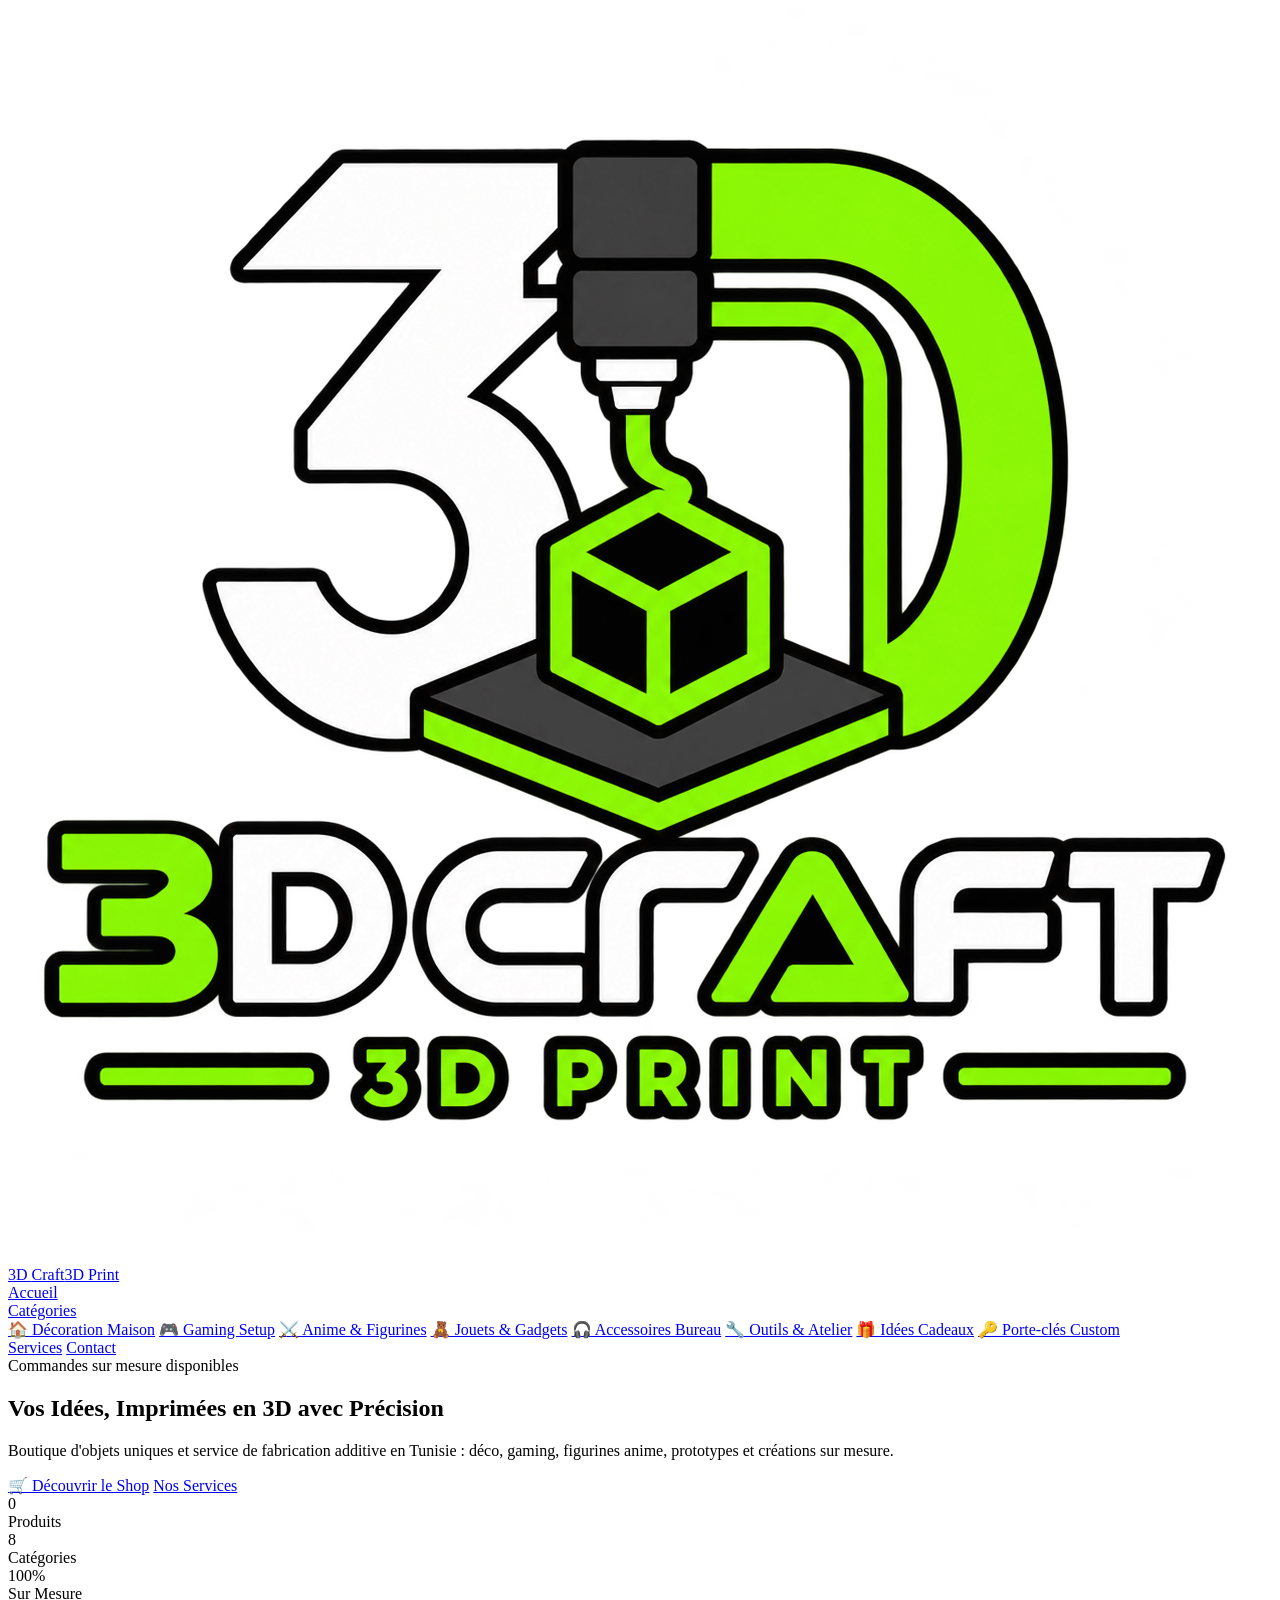
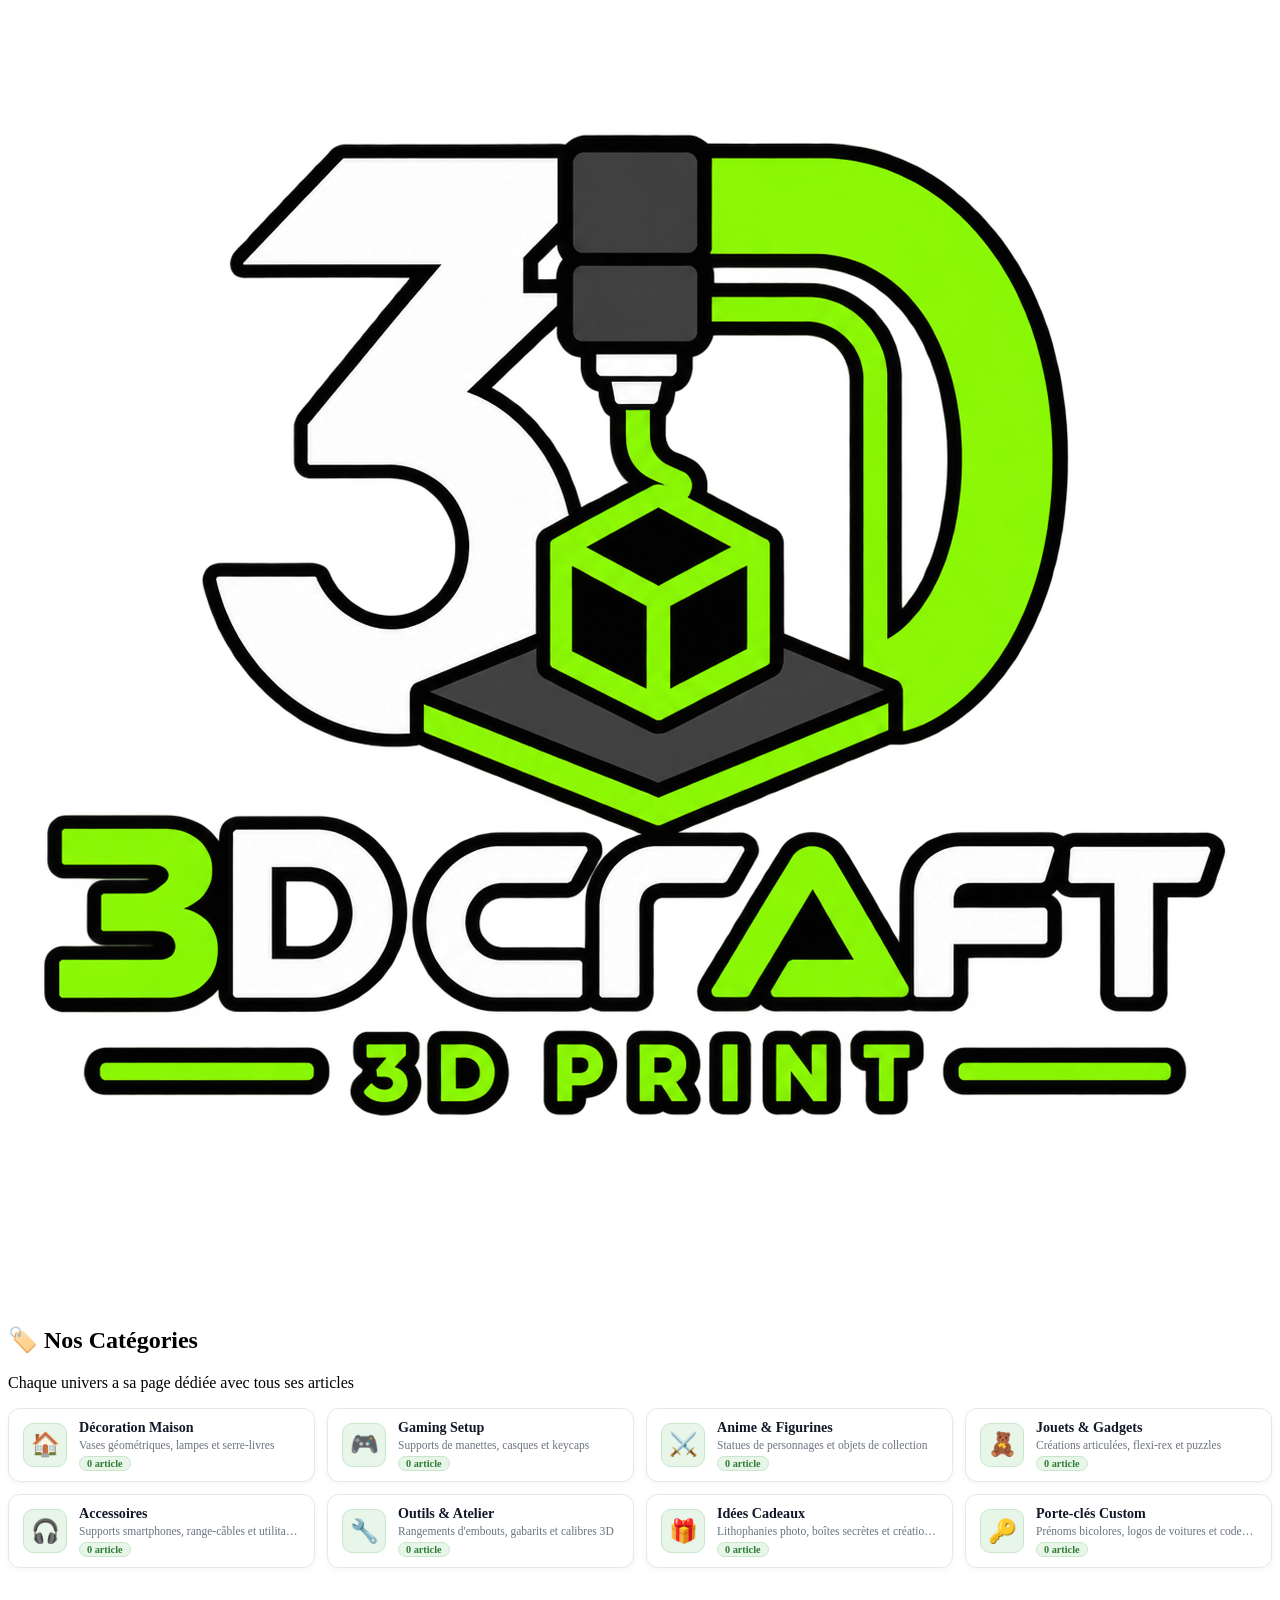
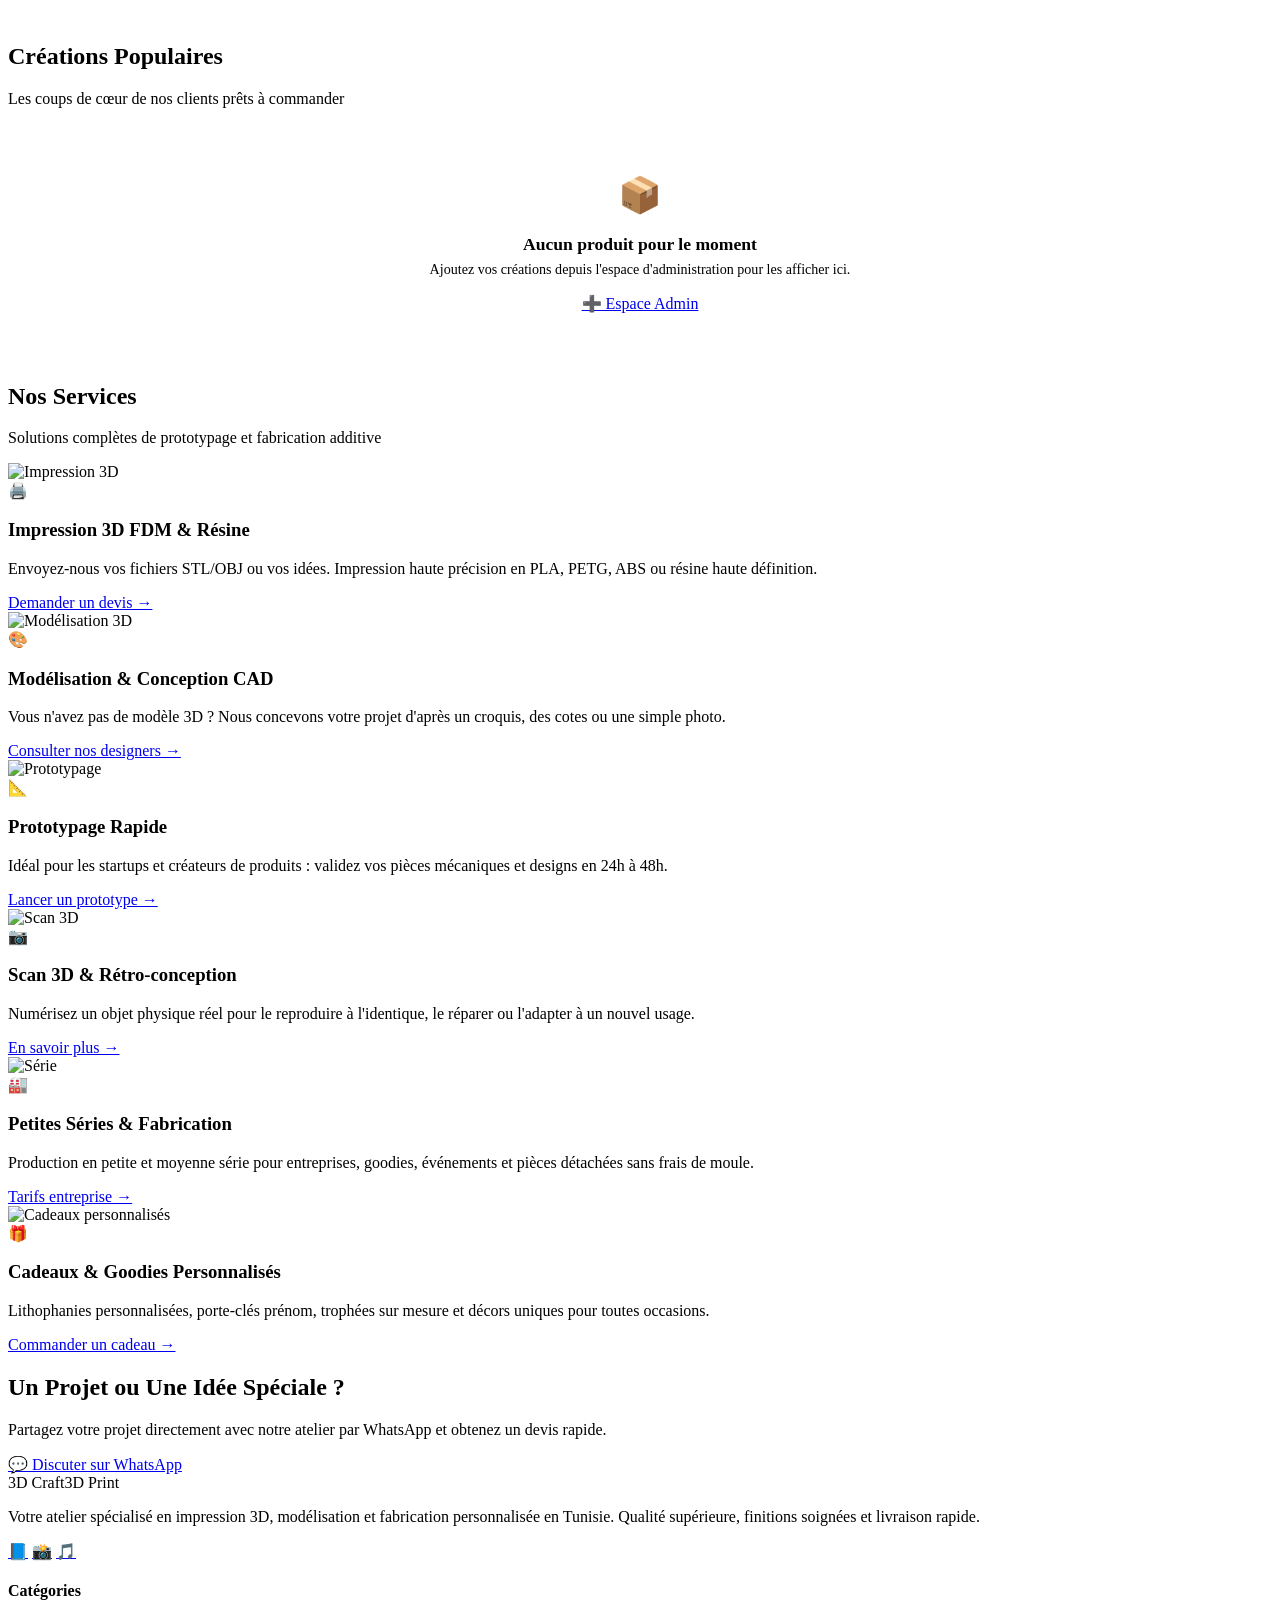
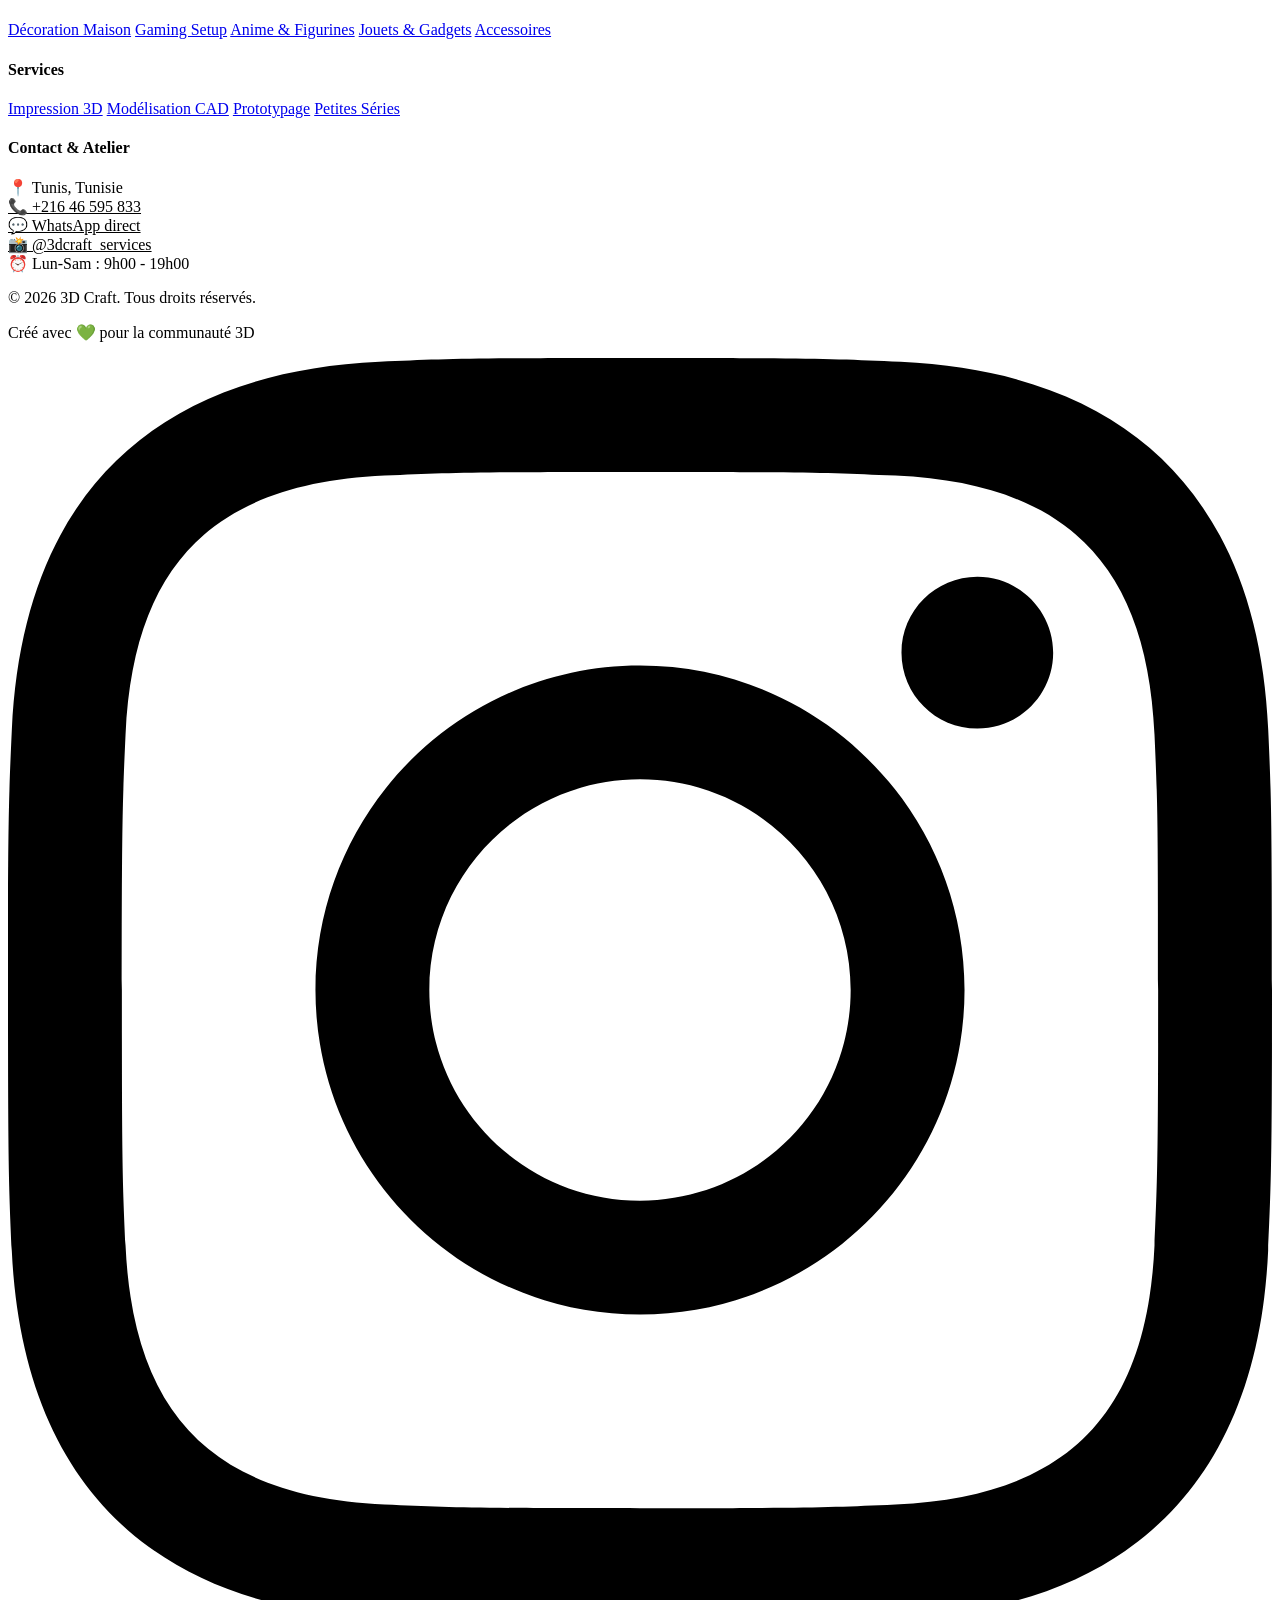
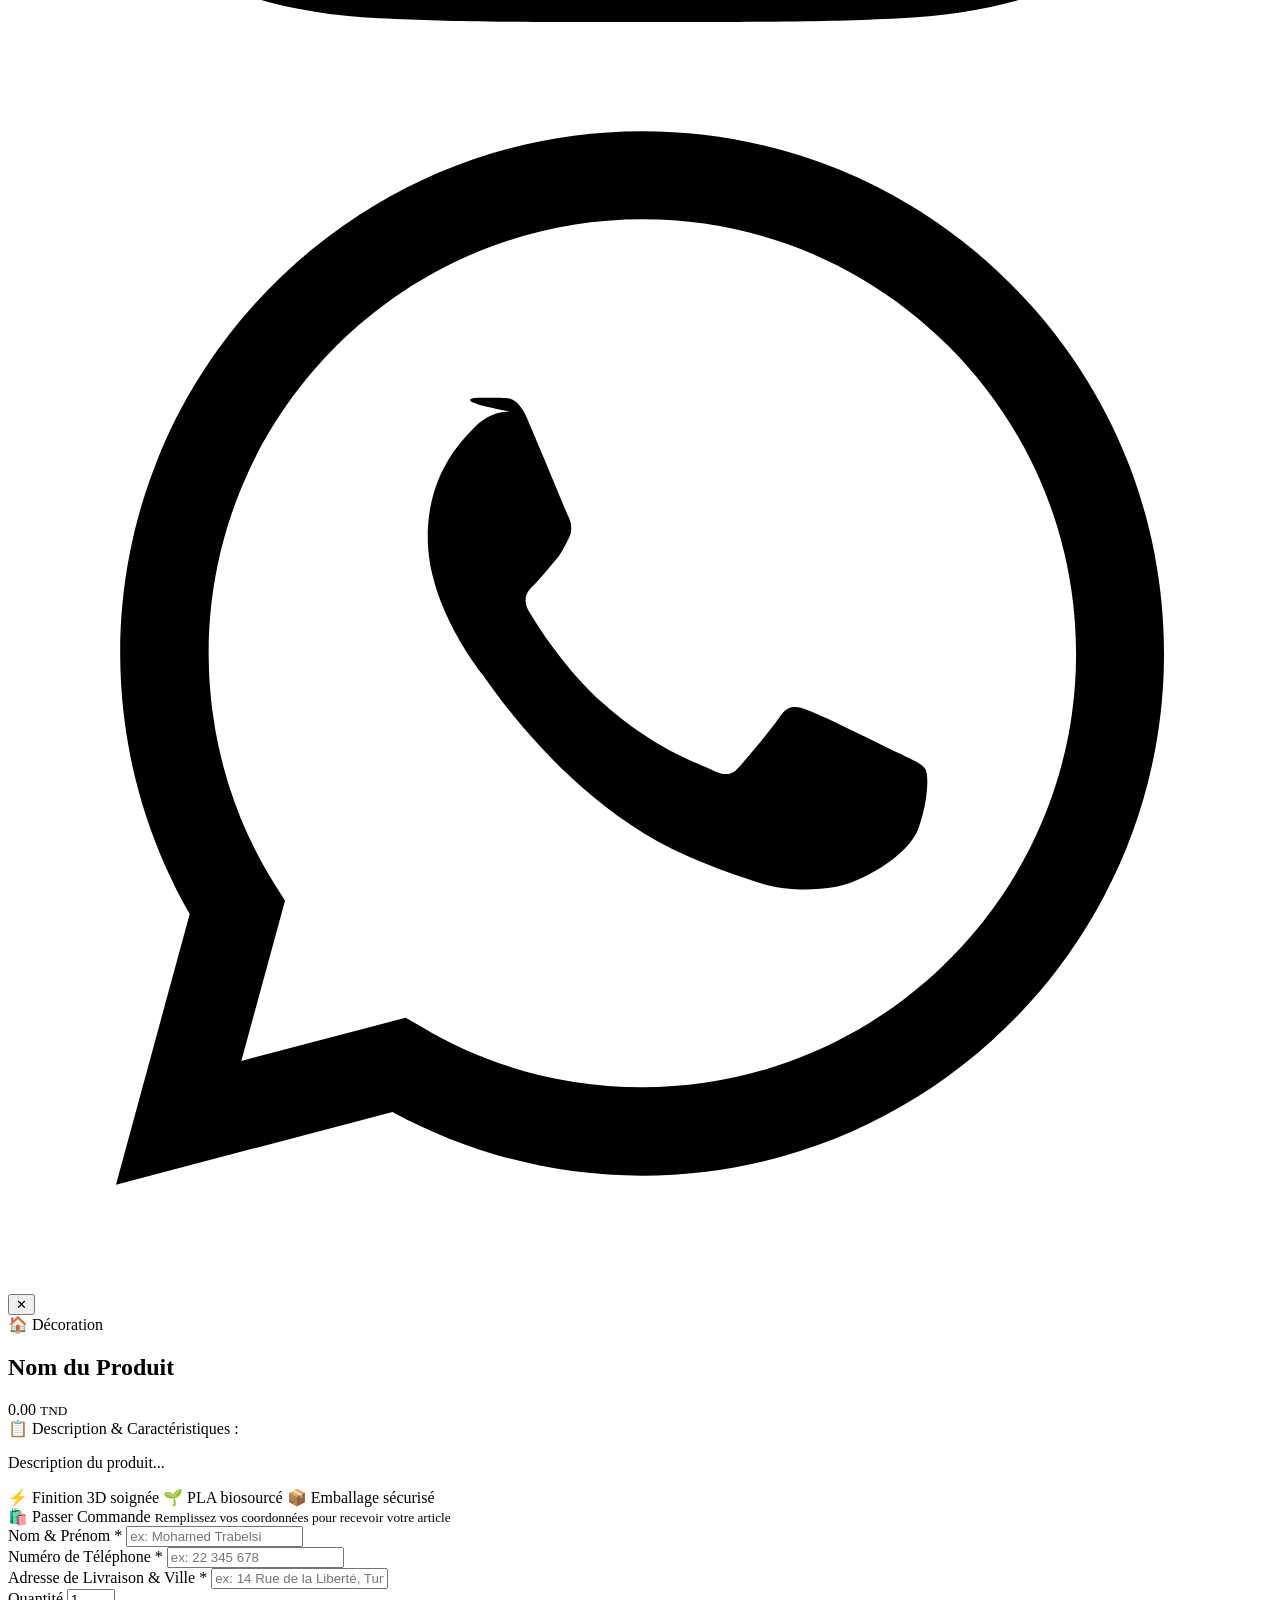
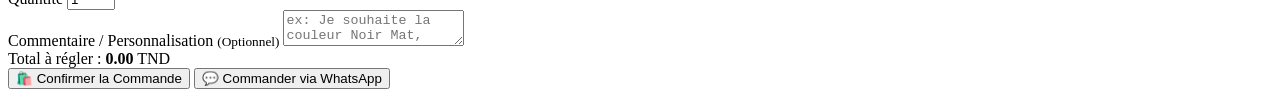
==== index.html @ 664d3947 "Add index.html" ====
<!DOCTYPE html>
<html lang="fr">
<head>
  <meta charset="UTF-8">
  <meta name="viewport" content="width=device-width, initial-scale=1.0">
  <title>3D Craft - Boutique & Impression 3D Tunisie</title>
  <link rel="icon" href="assets/icon.png">
  <link href="https://fonts.googleapis.com/css2?family=Inter:wght@400;600;700;800;900&display=swap" rel="stylesheet">
    <link rel="stylesheet" href="style.css?v=20261110_03">
  <style>
    /* Compact horizontal category cards - Icon next to category */
    .categories-section { padding: 45px 0 55px !important; }
    .categories-grid {
      display: grid !important;
      grid-template-columns: repeat(4, 1fr) !important;
      gap: 12px !important;
    }
    @media (max-width: 1024px) {
      .categories-grid { grid-template-columns: repeat(2, 1fr) !important; gap: 10px !important; }
    }
    @media (max-width: 580px) {
      .categories-grid { grid-template-columns: 1fr !important; gap: 8px !important; }
    }
    .category-card {
      background: #ffffff !important;
      border: 1px solid #e5e7eb !important;
      border-radius: 12px !important;
      padding: 10px 14px !important;
      display: flex !important;
      flex-direction: row !important;
      align-items: center !important;
      text-align: left !important;
      gap: 12px !important;
      transition: all 0.22s ease !important;
      cursor: pointer !important;
      position: relative !important;
      overflow: hidden !important;
      box-shadow: 0 2px 6px rgba(0,0,0,0.04) !important;
    }
    .category-card::before {
      content: '' !important;
      position: absolute !important;
      top: 0 !important;
      left: 0 !important;
      bottom: 0 !important;
      width: 3px !important;
      background: #2e7d32 !important;
      opacity: 0 !important;
      transition: opacity 0.22s ease !important;
    }
    .category-card:hover {
      border-color: #2e7d32 !important;
      transform: translateY(-2px) !important;
      box-shadow: 0 6px 18px rgba(46,125,50,0.14) !important;
    }
    .category-card:hover::before { opacity: 1 !important; }
    .category-icon {
      font-size: 1.45rem !important;
      width: 42px !important;
      height: 42px !important;
      min-width: 42px !important;
      border-radius: 10px !important;
      background: #e8f5e9 !important;
      border: 1px solid #c8e6c9 !important;
      display: flex !important;
      align-items: center !important;
      justify-content: center !important;
      flex-shrink: 0 !important;
      margin-bottom: 0 !important;
      transition: all 0.22s ease !important;
    }
    .category-card:hover .category-icon {
      transform: scale(1.06) !important;
      background: #2e7d32 !important;
      color: #ffffff !important;
    }
    .category-info {
      display: flex !important;
      flex-direction: column !important;
      flex-grow: 1 !important;
      min-width: 0 !important;
    }
    .category-card h3 {
      font-size: 0.88rem !important;
      font-weight: 800 !important;
      color: #111827 !important;
      margin: 0 0 2px 0 !important;
      line-height: 1.2 !important;
    }
    .category-card p {
      font-size: 0.72rem !important;
      color: #6b7280 !important;
      line-height: 1.25 !important;
      margin: 0 0 4px 0 !important;
      white-space: nowrap !important;
      overflow: hidden !important;
      text-overflow: ellipsis !important;
    }
    .category-count {
      align-self: flex-start !important;
      display: inline-block !important;
      padding: 1px 7px !important;
      background: #e8f5e9 !important;
      border: 1px solid #c8e6c9 !important;
      border-radius: 50px !important;
      font-size: 0.64rem !important;
      color: #2e7d32 !important;
      font-weight: 700 !important;
    }
  </style>
</head>
<body>

  <!-- NAVBAR -->
  <nav class="navbar" id="navbar">
    <div class="container">
      <a href="#" onclick="showHome(); return false;" class="nav-brand">
        <img src="assets/icon.png" alt="3D Craft">
        <div class="brand-name">3D <span>Craft</span><span class="brand-sub">3D Print</span></div>
      </a>
      <div class="nav-links" id="navLinks">
        <a href="#" onclick="showHome(); return false;" id="navHome" class="active">Accueil</a>
        <div class="nav-dropdown">
          <a href="#categories" class="dropdown-toggle">Catégories</a>
          <div class="dropdown-menu">
            <a href="#home-decor" onclick="showCategory('home-decor')">🏠 Décoration Maison</a>
            <a href="#gaming" onclick="showCategory('gaming')">🎮 Gaming Setup</a>
            <a href="#anime" onclick="showCategory('anime')">⚔️ Anime & Figurines</a>
            <a href="#toys" onclick="showCategory('toys')">🧸 Jouets & Gadgets</a>
            <a href="#accessories" onclick="showCategory('accessories')">🎧 Accessoires Bureau</a>
            <a href="#tools" onclick="showCategory('tools')">🔧 Outils & Atelier</a>
            <a href="#gifts" onclick="showCategory('gifts')">🎁 Idées Cadeaux</a>
            <a href="#keychains" onclick="showCategory('keychains')">🔑 Porte-clés Custom</a>
          </div>
        </div>
        <a href="#services" onclick="showHome(); setTimeout(()=>location.hash='services', 50)">Services</a>
        <a href="#contact" onclick="showHome(); setTimeout(()=>location.hash='contact', 50)">Contact</a>
      </div>
      <div class="nav-hamburger" id="hamburger" onclick="toggleNav()">
        <span></span><span></span><span></span>
      </div>
    </div>
  </nav>

  <!-- HOME VIEW -->
  <main id="homeView">
    <!-- HERO -->
    <section class="hero">
      <div class="container">
        <div class="hero-content">
          <div class="hero-badge"><span class="pulse-dot"></span> Commandes sur mesure disponibles</div>
          <h1>Vos Idées, <span>Imprimées en 3D</span> avec Précision</h1>
          <p>Boutique d'objets uniques et service de fabrication additive en Tunisie : déco, gaming, figurines anime, prototypes et créations sur mesure.</p>
          <div class="hero-buttons">
            <a href="#categories" class="btn btn-primary">🛒 Découvrir le Shop</a>
            <a href="#services" class="btn btn-outline">Nos Services</a>
          </div>
          <div class="hero-stats">
            <div><div class="stat-num" id="statTotalProds">0</div><div class="stat-lbl">Produits</div></div>
            <div><div class="stat-num">8</div><div class="stat-lbl">Catégories</div></div>
            <div><div class="stat-num">100%</div><div class="stat-lbl">Sur Mesure</div></div>
          </div>
        </div>
        <div class="hero-visual">
          <div class="hero-logo-box">
            <img src="assets/icon.png" alt="3D Craft Logo">
          </div>
        </div>
      </div>
    </section>

    <!-- CATEGORIES SECTION -->
    <section class="categories-section" id="categories">
      <div class="container">
        <h2 class="section-title">🏷️ Nos <span>Catégories</span></h2>
        <p class="section-subtitle">Chaque univers a sa page dédiée avec tous ses articles</p>
        <div class="categories-grid">
          <div class="category-card" onclick="showCategory('home-decor')">
            <span class="category-icon">🏠</span>
            <div class="category-info">
              <h3>Décoration Maison</h3>
              <p>Vases géométriques, lampes et serre-livres</p>
              <span class="category-count" id="count-home-decor">...</span>
            </div>
          </div>
          <div class="category-card" onclick="showCategory('gaming')">
            <span class="category-icon">🎮</span>
            <div class="category-info">
              <h3>Gaming Setup</h3>
              <p>Supports de manettes, casques et keycaps</p>
              <span class="category-count" id="count-gaming">...</span>
            </div>
          </div>
          <div class="category-card" onclick="showCategory('anime')">
            <span class="category-icon">⚔️</span>
            <div class="category-info">
              <h3>Anime & Figurines</h3>
              <p>Statues de personnages et objets de collection</p>
              <span class="category-count" id="count-anime">...</span>
            </div>
          </div>
          <div class="category-card" onclick="showCategory('toys')">
            <span class="category-icon">🧸</span>
            <div class="category-info">
              <h3>Jouets & Gadgets</h3>
              <p>Créations articulées, flexi-rex et puzzles</p>
              <span class="category-count" id="count-toys">...</span>
            </div>
          </div>
          <div class="category-card" onclick="showCategory('accessories')">
            <span class="category-icon">🎧</span>
            <div class="category-info">
              <h3>Accessoires</h3>
              <p>Supports smartphones, range-câbles et utilitaires</p>
              <span class="category-count" id="count-accessories">...</span>
            </div>
          </div>
          <div class="category-card" onclick="showCategory('tools')">
            <span class="category-icon">🔧</span>
            <div class="category-info">
              <h3>Outils & Atelier</h3>
              <p>Rangements d'embouts, gabarits et calibres 3D</p>
              <span class="category-count" id="count-tools">...</span>
            </div>
          </div>
          <div class="category-card" onclick="showCategory('gifts')">
            <span class="category-icon">🎁</span>
            <div class="category-info">
              <h3>Idées Cadeaux</h3>
              <p>Lithophanies photo, boîtes secrètes et créations uniques</p>
              <span class="category-count" id="count-gifts">...</span>
            </div>
          </div>
          <div class="category-card" onclick="showCategory('keychains')">
            <span class="category-icon">🔑</span>
            <div class="category-info">
              <h3>Porte-clés Custom</h3>
              <p>Prénoms bicolores, logos de voitures et codes Spotify</p>
              <span class="category-count" id="count-keychains">...</span>
            </div>
          </div>
        </div>
      </div>
    </section>

    <!-- FEATURED PRODUCTS -->
    <section class="products-section" id="featuredSection">
      <div class="container">
        <h2 class="section-title">Créations <span>Populaires</span></h2>
        <p class="section-subtitle">Les coups de cœur de nos clients prêts à commander</p>
        <div class="products-grid" id="featuredGrid"></div>
      </div>
    </section>

    <!-- SERVICES SECTION WITH BACKGROUND IMAGES -->
    <section class="services-section" id="services">
      <div class="container">
        <h2 class="section-title">Nos <span>Services</span></h2>
        <p class="section-subtitle">Solutions complètes de prototypage et fabrication additive</p>
        <div class="services-grid">
          <div class="service-card">
            <div class="service-img-wrap">
              <img src="https://images.unsplash.com/photo-1612815154858-60aa4c59eaa6?w=600&q=80" alt="Impression 3D">
              <div class="service-icon-badge">🖨️</div>
            </div>
            <div class="service-content">
              <h3>Impression 3D FDM & Résine</h3>
              <p>Envoyez-nous vos fichiers STL/OBJ ou vos idées. Impression haute précision en PLA, PETG, ABS ou résine haute définition.</p>
              <a href="https://wa.me/21646595833?text=Bonjour,%20je%20souhaite%20un%20devis%20pour%20une%20impression%203D" target="_blank" class="service-link">Demander un devis →</a>
            </div>
          </div>
          <div class="service-card">
            <div class="service-img-wrap">
              <img src="https://images.unsplash.com/photo-1617802690992-15d93263d3a9?w=600&q=80" alt="Modélisation 3D">
              <div class="service-icon-badge">🎨</div>
            </div>
            <div class="service-content">
              <h3>Modélisation & Conception CAD</h3>
              <p>Vous n'avez pas de modèle 3D ? Nous concevons votre projet d'après un croquis, des cotes ou une simple photo.</p>
              <a href="https://wa.me/21646595833?text=Bonjour,%20j'ai%20besoin%20d'une%20modélisation%203D" target="_blank" class="service-link">Consulter nos designers →</a>
            </div>
          </div>
          <div class="service-card">
            <div class="service-img-wrap">
              <img src="https://images.unsplash.com/photo-1581092160562-40aa08e78837?w=600&q=80" alt="Prototypage">
              <div class="service-icon-badge">📐</div>
            </div>
            <div class="service-content">
              <h3>Prototypage Rapide</h3>
              <p>Idéal pour les startups et créateurs de produits : validez vos pièces mécaniques et designs en 24h à 48h.</p>
              <a href="https://wa.me/21646595833?text=Bonjour,%20projet%20de%20prototypage%20rapide" target="_blank" class="service-link">Lancer un prototype →</a>
            </div>
          </div>
          <div class="service-card">
            <div class="service-img-wrap">
              <img src="https://images.unsplash.com/photo-1563520240344-52b067aa5f84?w=600&q=80" alt="Scan 3D">
              <div class="service-icon-badge">📷</div>
            </div>
            <div class="service-content">
              <h3>Scan 3D & Rétro-conception</h3>
              <p>Numérisez un objet physique réel pour le reproduire à l'identique, le réparer ou l'adapter à un nouvel usage.</p>
              <a href="https://wa.me/21646595833?text=Bonjour,%20je%20souhaite%20scanner%20une%20pièce" target="_blank" class="service-link">En savoir plus →</a>
            </div>
          </div>
          <div class="service-card">
            <div class="service-img-wrap">
              <img src="https://images.unsplash.com/photo-1565043589221-1a6fd9ae45c7?w=600&q=80" alt="Série">
              <div class="service-icon-badge">🏭</div>
            </div>
            <div class="service-content">
              <h3>Petites Séries & Fabrication</h3>
              <p>Production en petite et moyenne série pour entreprises, goodies, événements et pièces détachées sans frais de moule.</p>
              <a href="https://wa.me/21646595833?text=Bonjour,%20devis%20petite%20série%203D" target="_blank" class="service-link">Tarifs entreprise →</a>
            </div>
          </div>
          <div class="service-card">
            <div class="service-img-wrap">
              <img src="https://images.unsplash.com/photo-1513885535751-8b9238bd345a?w=600&q=80" alt="Cadeaux personnalisés">
              <div class="service-icon-badge">🎁</div>
            </div>
            <div class="service-content">
              <h3>Cadeaux & Goodies Personnalisés</h3>
              <p>Lithophanies personnalisées, porte-clés prénom, trophées sur mesure et décors uniques pour toutes occasions.</p>
              <a href="https://wa.me/21646595833?text=Bonjour,%20cadeau%20personnalisé%203D" target="_blank" class="service-link">Commander un cadeau →</a>
            </div>
          </div>
        </div>
      </div>
    </section>

    <!-- CTA -->
    <section class="cta-banner">
      <div class="container">
        <h2>Un Projet ou <span>Une Idée Spéciale</span> ?</h2>
        <p>Partagez votre projet directement avec notre atelier par WhatsApp et obtenez un devis rapide.</p>
        <a href="https://wa.me/21646595833?text=Bonjour%203D%20Craft,%20j'ai%20une%20idée%20de%20création%203D%20!" target="_blank" class="btn btn-primary">
          💬 Discuter sur WhatsApp
        </a>
      </div>
    </section>
  </main>

  <!-- CATEGORY DEDICATED VIEW -->
  <main id="categoryView" style="display:none;">
    <section class="cat-header">
      <div class="container">
        <div class="cat-breadcrumb">
          <a href="#" onclick="showHome(); return false;">Accueil</a>
          <span>›</span>
          <span class="current" id="catBreadcrumbTitle">Catégorie</span>
        </div>
        <span class="cat-icon-large" id="catIcon">🏠</span>
        <h1 class="section-title" id="catTitle">Titre <span>Catégorie</span></h1>
        <p class="section-subtitle" id="catDesc" style="margin-bottom:0;">Description de la catégorie</p>
      </div>
    </section>

    <section class="products-section">
      <div class="container">
        <div class="cat-filter-bar">
          <div style="font-weight:700; color:var(--text-muted);">
            <span id="catResultsCount" style="color:var(--primary); font-size:1.1rem;">0</span> articles disponibles
          </div>
          <div style="display:flex; gap:8px;">
            <button class="filter-btn active" onclick="applyFilter('all', this)">Tous</button>
            <button class="filter-btn" onclick="applyFilter('new', this)">✨ Nouveautés</button>
            <button class="filter-btn" onclick="applyFilter('popular', this)">⭐ Populaires</button>
            <button class="filter-btn" onclick="applyFilter('sale', this)">🔥 Promos</button>
          </div>
        </div>
        <div class="products-grid" id="catProductsGrid"></div>
      </div>
    </section>
  </main>

  <!-- FOOTER -->
  <footer class="footer" id="contact">
    <div class="container">
      <div class="footer-grid">
        <div class="footer-brand">
          <div class="brand-name">3D <span>Craft</span><span class="brand-sub">3D Print</span></div>
          <p>Votre atelier spécialisé en impression 3D, modélisation et fabrication personnalisée en Tunisie. Qualité supérieure, finitions soignées et livraison rapide.</p>
          <div class="social-row">
            <a href="#" title="Facebook">📘</a>
            <a href="https://www.instagram.com/3dcraft_services/" target="_blank" title="Instagram">📸</a>
            <a href="#" title="TikTok">🎵</a>
          </div>
        </div>
        <div class="footer-col">
          <h4>Catégories</h4>
          <a href="#home-decor" onclick="showCategory('home-decor')">Décoration Maison</a>
          <a href="#gaming" onclick="showCategory('gaming')">Gaming Setup</a>
          <a href="#anime" onclick="showCategory('anime')">Anime & Figurines</a>
          <a href="#toys" onclick="showCategory('toys')">Jouets & Gadgets</a>
          <a href="#accessories" onclick="showCategory('accessories')">Accessoires</a>
        </div>
        <div class="footer-col">
          <h4>Services</h4>
          <a href="#services">Impression 3D</a>
          <a href="#services">Modélisation CAD</a>
          <a href="#services">Prototypage</a>
          <a href="#services">Petites Séries</a>
        </div>
        <div class="footer-col">
          <h4>Contact & Atelier</h4>
          <div class="footer-contact">📍 Tunis, Tunisie</div>
          <div class="footer-contact"><a href="tel:+21646595833" style="color:inherit">📞 +216 46 595 833</a></div>
          <div class="footer-contact"><a href="https://wa.me/21646595833" target="_blank" style="color:inherit">💬 WhatsApp direct</a></div>
          <div class="footer-contact"><a href="https://www.instagram.com/3dcraft_services/" target="_blank" style="color:inherit">📸 @3dcraft_services</a></div>
          <div class="footer-contact">⏰ Lun-Sam : 9h00 - 19h00</div>
        </div>
      </div>
      <div class="footer-bottom">
        <p>© 2026 3D <span>Craft</span>. Tous droits réservés.</p>
        <p>Créé avec 💚 pour la communauté 3D</p>
      </div>
    </div>
  </footer>

  <!-- Floating Social Buttons -->
  <a href="https://www.instagram.com/3dcraft_services/" target="_blank" class="ig-float" title="Suivez-nous sur Instagram" aria-label="Instagram">
    <svg viewBox="0 0 24 24"><path d="M12 2.163c3.204 0 3.584.012 4.85.07 3.252.148 4.771 1.691 4.919 4.919.058 1.265.069 1.645.069 4.849 0 3.205-.012 3.584-.069 4.849-.149 3.225-1.664 4.771-4.919 4.919-1.266.058-1.644.07-4.85.07-3.204 0-3.584-.012-4.849-.07-3.26-.149-4.771-1.699-4.919-4.92-.058-1.265-.07-1.644-.07-4.849 0-3.204.013-3.583.07-4.849.149-3.227 1.664-4.771 4.919-4.919 1.266-.057 1.645-.069 4.849-.069zm0-2.163c-3.259 0-3.667.014-4.947.072-4.358.2-6.78 2.618-6.98 6.98-.059 1.281-.073 1.689-.073 4.948 0 3.259.014 3.668.072 4.948.2 4.358 2.618 6.78 6.98 6.98 1.281.058 1.689.072 4.948.072 3.259 0 3.668-.014 4.948-.072 4.354-.2 6.782-2.618 6.979-6.98.059-1.28.073-1.689.073-4.948 0-3.259-.014-3.667-.072-4.947-.196-4.354-2.617-6.78-6.979-6.98-1.281-.059-1.69-.073-4.949-.073zm0 5.838c-3.403 0-6.162 2.759-6.162 6.162s2.759 6.163 6.162 6.163 6.162-2.759 6.162-6.163c0-3.403-2.759-6.162-6.162-6.162zm0 10.162c-2.209 0-4-1.79-4-4 0-2.209 1.791-4 4-4s4 1.791 4 4c0 2.21-1.791 4-4 4zm6.406-11.845c-.796 0-1.441.645-1.441 1.44s.645 1.44 1.441 1.44c.795 0 1.439-.645 1.439-1.44s-.644-1.44-1.439-1.44z"/></svg>
  </a>
  <a href="https://wa.me/21646595833" target="_blank" class="wa-float" title="Commander sur WhatsApp" aria-label="WhatsApp">
    <svg viewBox="0 0 24 24"><path d="M12.04 2C6.58 2 2.13 6.45 2.13 11.91C2.13 13.66 2.59 15.36 3.45 16.86L2.05 22L7.3 20.62C8.75 21.41 10.38 21.83 12.04 21.83C17.5 21.83 21.95 17.38 21.95 11.92C21.95 9.27 20.92 6.78 19.05 4.91C17.18 3.03 14.69 2 12.04 2M12.05 3.67C14.25 3.67 16.31 4.53 17.87 6.09C19.42 7.65 20.28 9.72 20.28 11.92C20.28 16.46 16.58 20.15 12.04 20.15C10.56 20.15 9.11 19.76 7.85 19L7.55 18.83L4.43 19.65L5.26 16.61L5.06 16.29C4.24 14.99 3.81 13.47 3.81 11.91C3.81 7.37 7.5 3.67 12.05 3.67M9.53 7.32C9.33 7.32 9.07 7.39 8.84 7.64C8.61 7.89 7.97 8.49 7.97 9.72C7.97 10.95 8.87 12.13 9 12.3C9.13 12.47 10.63 14.78 12.92 15.77C13.47 16.01 13.9 16.15 14.23 16.26C14.79 16.44 15.3 16.41 15.7 16.35C16.16 16.28 17.09 15.78 17.29 15.23C17.48 14.68 17.48 14.21 17.42 14.11C17.36 14.01 17.2 13.95 16.94 13.82C16.69 13.7 15.44 13.08 15.21 13C14.98 12.91 14.82 12.87 14.65 13.12C14.49 13.36 14.03 13.9 13.89 14.06C13.75 14.23 13.61 14.25 13.36 14.12C13.1 14 12.28 13.73 11.31 12.87C10.55 12.19 10.04 11.36 9.89 11.11C9.75 10.86 9.87 10.72 10 10.6C10.12 10.48 10.26 10.3 10.39 10.15C10.52 10 10.56 9.89 10.65 9.72C10.73 9.56 10.69 9.41 10.63 9.29C10.57 9.16 10.08 7.97 9.87 7.48C9.67 7 9.47 7.07 9.32 7.06L8.94 7.06C8.75 7.06 8.52 7.14 9.53 7.32Z"/></svg>
  </a>

  <!-- Toast -->
  <div class="toast" id="toast"></div>

  <script src="app.js"></script>
  <script>
    let activeCat = null;
    let activeFilter = 'all';

    function toggleNav(){
      document.getElementById('hamburger').classList.toggle('active');
      document.getElementById('navLinks').classList.toggle('open');
    }

    function showHome(){
      activeCat = null;
      document.getElementById('homeView').style.display = 'block';
      document.getElementById('categoryView').style.display = 'none';
      document.getElementById('navHome').classList.add('active');
      window.scrollTo({top:0, behavior:'smooth'});
      loadHome();
    }

    function showCategory(slug){
      if(!CATS[slug]) return;
      activeCat = slug;
      activeFilter = 'all';
      document.getElementById('hamburger').classList.remove('active');
      document.getElementById('navLinks').classList.remove('open');
      document.getElementById('homeView').style.display = 'none';
      document.getElementById('categoryView').style.display = 'block';
      document.getElementById('navHome').classList.remove('active');

      const c = CATS[slug];
      document.getElementById('catBreadcrumbTitle').textContent = c.name;
      document.getElementById('catIcon').textContent = c.icon;
      document.getElementById('catTitle').innerHTML = `${c.name.split(' ')[0]} <span>${c.name.split(' ').slice(1).join(' ')||''}</span>`;
      document.getElementById('catDesc').textContent = c.desc;

      document.querySelectorAll('.filter-btn').forEach(b => b.classList.toggle('active', b.textContent.includes('Tous')));
      renderCategoryProducts();
      window.scrollTo({top:0, behavior:'smooth'});
    }

    function renderCategoryProducts(){
      let items = Store.byCat(activeCat);
      if(activeFilter !== 'all'){
        items = items.filter(p => p.badge === activeFilter);
      }
      document.getElementById('catResultsCount').textContent = items.length;
      const grid = document.getElementById('catProductsGrid');
      if(items.length === 0){
        grid.innerHTML = '<div style="grid-column:1/-1; text-align:center; padding:60px 20px; color:var(--text-muted);"><h3>Aucun article trouvé</h3><p>Revenez bientôt ou demandez une impression sur mesure !</p></div>';
      } else {
        grid.innerHTML = items.map((p, i) => cardHTML(p, i)).join('');
      }
    }

    function applyFilter(f, btn){
      activeFilter = f;
      document.querySelectorAll('.filter-btn').forEach(b => b.classList.remove('active'));
      btn.classList.add('active');
      renderCategoryProducts();
    }

    function loadHome(){
      const all = Store.getAll();
      document.getElementById('statTotalProds').textContent = all.length;
      Object.keys(CATS).forEach(k => {
        const count = all.filter(p => p.category === k).length;
        const el = document.getElementById('count-' + k);
        if(el) el.textContent = `${count} article${count>1?'s':''}`;
      });
      const feat = all.filter(p => p.featured);
      const featGrid = document.getElementById('featuredGrid');
      if (feat.length > 0) {
        featGrid.innerHTML = feat.map((p, i) => cardHTML(p, i)).join('');
      } else {
        featGrid.innerHTML = '<div style="grid-column: 1 / -1; text-align: center; padding: 50px 20px; background: #fff; border: 1px dashed var(--border); border-radius: var(--radius-lg);"><div style="font-size: 2.2rem; margin-bottom: 10px;">📦</div><h3 style="font-size: 1.1rem; font-weight: 800; color: var(--text); margin-bottom: 6px;">Aucun produit pour le moment</h3><p style="color: var(--text-muted); font-size: 0.88rem; max-width: 440px; margin: 0 auto 16px;">Ajoutez vos créations depuis l\'espace d\'administration pour les afficher ici.</p><a href="admin.html" class="btn btn-primary btn-sm">➕ Espace Admin</a></div>';
      }
    }

    window.addEventListener('hashchange', () => {
      const h = location.hash.replace('#','');
      if(CATS[h]) showCategory(h);
      else if(h === 'categories') { showHome(); setTimeout(()=>location.hash='categories', 10); }
    });

    document.addEventListener('DOMContentLoaded', async () => {
      const h = location.hash.replace('#','');
      if(CATS[h]) showCategory(h);
      else loadHome();

      // Synchronisation en arrière-plan avec data/products.json
      await Store.loadRemote();
      if(activeCat) renderCategoryProducts();
      else loadHome();
    });
  </script>

  <!-- PRODUCT DETAIL & ORDER MODAL -->
  <div class="modal-overlay" id="orderModal" onclick="if(event.target===this) closeOrderModal()">
    <div class="modal-card">
      <button class="modal-close-btn" onclick="closeOrderModal()" aria-label="Fermer" title="Fermer">✕</button>
      
      <!-- Order Form View -->
      <div id="modalOrderView">
        <div class="modal-header">
          <div class="modal-badge-row">
            <span class="modal-cat-badge" id="modalCatBadge">🏠 Décoration</span>
            <span class="modal-promo-badge" id="modalPromoBadge" style="display:none;"></span>
          </div>
          <h2 class="modal-title" id="modalTitle">Nom du Produit</h2>
          <div class="modal-price-tag">
            <span id="modalPrice">0.00</span> <small>TND</small>
          </div>
        </div>

        <div class="modal-body">
          <!-- Visual & Description -->
          <div class="modal-product-preview">
            <div class="modal-img-wrap" id="modalImgWrap"></div>
            <div class="modal-desc-box">
              <div class="modal-section-label">📋 Description & Caractéristiques :</div>
              <p id="modalDesc" class="modal-desc-text">Description du produit...</p>
              <div class="modal-features-pill">
                <span>⚡ Finition 3D soignée</span>
                <span>🌱 PLA biosourcé</span>
                <span>📦 Emballage sécurisé</span>
              </div>
            </div>
          </div>

          <!-- Order Form -->
          <div class="modal-form-container">
            <div class="modal-form-title">
              <span>🛍️ Passer Commande</span>
              <small>Remplissez vos coordonnées pour recevoir votre article</small>
            </div>

            <form id="customerOrderForm" onsubmit="submitCustomerOrder(event)">
              <input type="hidden" id="orderProdId">
              
              <div class="form-row">
                <div class="form-group">
                  <label for="orderName">Nom & Prénom *</label>
                  <input type="text" id="orderName" class="form-input" placeholder="ex: Mohamed Trabelsi" required>
                </div>
                <div class="form-group">
                  <label for="orderPhone">Numéro de Téléphone *</label>
                  <input type="tel" id="orderPhone" class="form-input" placeholder="ex: 22 345 678" pattern="[0-9 \-+]{8,15}" required>
                </div>
              </div>

              <div class="form-row">
                <div class="form-group" style="flex:2;">
                  <label for="orderAddress">Adresse de Livraison & Ville *</label>
                  <input type="text" id="orderAddress" class="form-input" placeholder="ex: 14 Rue de la Liberté, Tunis / Sousse / Sfax..." required>
                </div>
                <div class="form-group" style="flex:1;">
                  <label for="orderQty">Quantité</label>
                  <input type="number" id="orderQty" class="form-input" value="1" min="1" max="50" onchange="updateModalTotal()" oninput="updateModalTotal()">
                </div>
              </div>

              <div class="form-group">
                <label for="orderComment">Commentaire / Personnalisation <small style="color:var(--text-muted); font-weight:normal;">(Optionnel)</small></label>
                <textarea id="orderComment" class="form-textarea" rows="2" placeholder="ex: Je souhaite la couleur Noir Mat, taille spéciale, prénom à graver..."></textarea>
              </div>

              <!-- Live Total Calculation -->
              <div class="modal-total-bar">
                <span>Total à régler :</span>
                <span class="modal-total-amount"><strong id="modalTotalAmount">0.00</strong> TND</span>
              </div>

              <div class="modal-actions">
                <button type="submit" class="btn btn-primary modal-submit-btn">
                  🛍️ Confirmer la Commande
                </button>
                <button type="button" class="btn btn-outline modal-wa-btn" onclick="directOrderWA()">
                  💬 Commander via WhatsApp
                </button>
              </div>
            </form>
          </div>
        </div>
      </div>

      <!-- Success Confirmation View -->
      <div id="modalSuccessView" style="display:none; text-align:center; padding:35px 20px;">
        <div style="font-size:3.5rem; margin-bottom:12px;">🎉</div>
        <h2 style="font-size:1.6rem; font-weight:900; color:var(--text); margin-bottom:8px;">Commande Enregistrée avec Succès !</h2>
        <p style="color:var(--text-muted); font-size:1rem; max-width:440px; margin:0 auto 20px;">
          Votre commande <strong id="successOrderRef" style="color:var(--primary);">#CMD-0000</strong> a été transmise à notre atelier.
        </p>

        <div style="background:var(--primary-soft); border:1px solid var(--primary-border); border-radius:var(--radius); padding:16px; max-width:420px; margin:0 auto 22px; text-align:left;">
          <div style="display:flex; justify-content:space-between; margin-bottom:6px;">
            <span style="color:var(--text-muted); font-size:.9rem;">Article :</span>
            <strong id="successProdName" style="color:var(--text); font-size:.9rem;">-</strong>
          </div>
          <div style="display:flex; justify-content:space-between; margin-bottom:6px;">
            <span style="color:var(--text-muted); font-size:.9rem;">Total :</span>
            <strong id="successTotal" style="color:var(--primary); font-size:1.05rem;">0.00 TND</strong>
          </div>
          <div style="display:flex; justify-content:space-between;">
            <span style="color:var(--text-muted); font-size:.9rem;">Client :</span>
            <span id="successClient" style="color:var(--text); font-weight:600; font-size:.9rem;">-</span>
          </div>
        </div>

        <div style="display:flex; flex-direction:column; gap:10px; max-width:420px; margin:0 auto;">
          <a id="successWaLink" href="#" target="_blank" class="btn btn-primary" style="background:#25D366; border-color:#25D366; font-weight:800; font-size:1rem; gap:8px;">
            💬 Confirmer aussi sur WhatsApp
          </a>
          <button type="button" class="btn btn-outline" onclick="closeOrderModal()">
            Fermer
          </button>
        </div>
      </div>

    </div>
  </div>

</body>
</html>
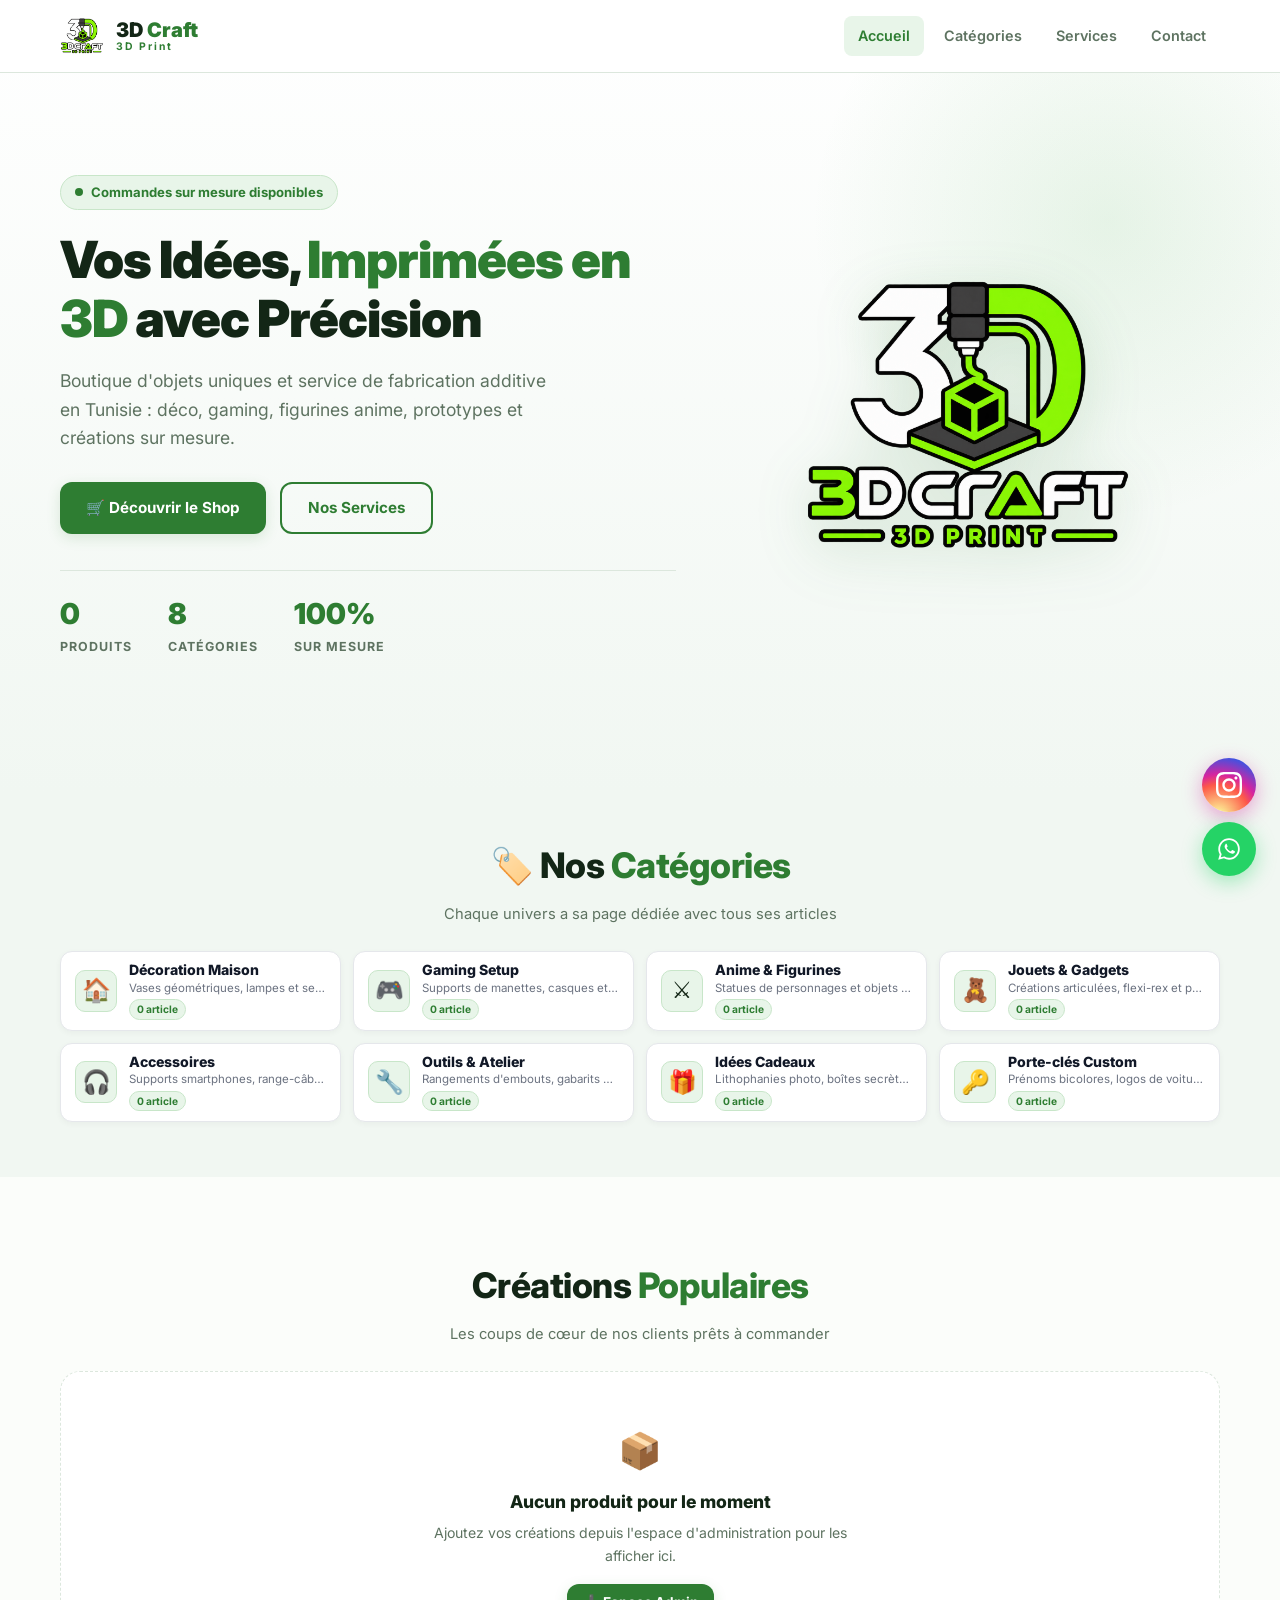
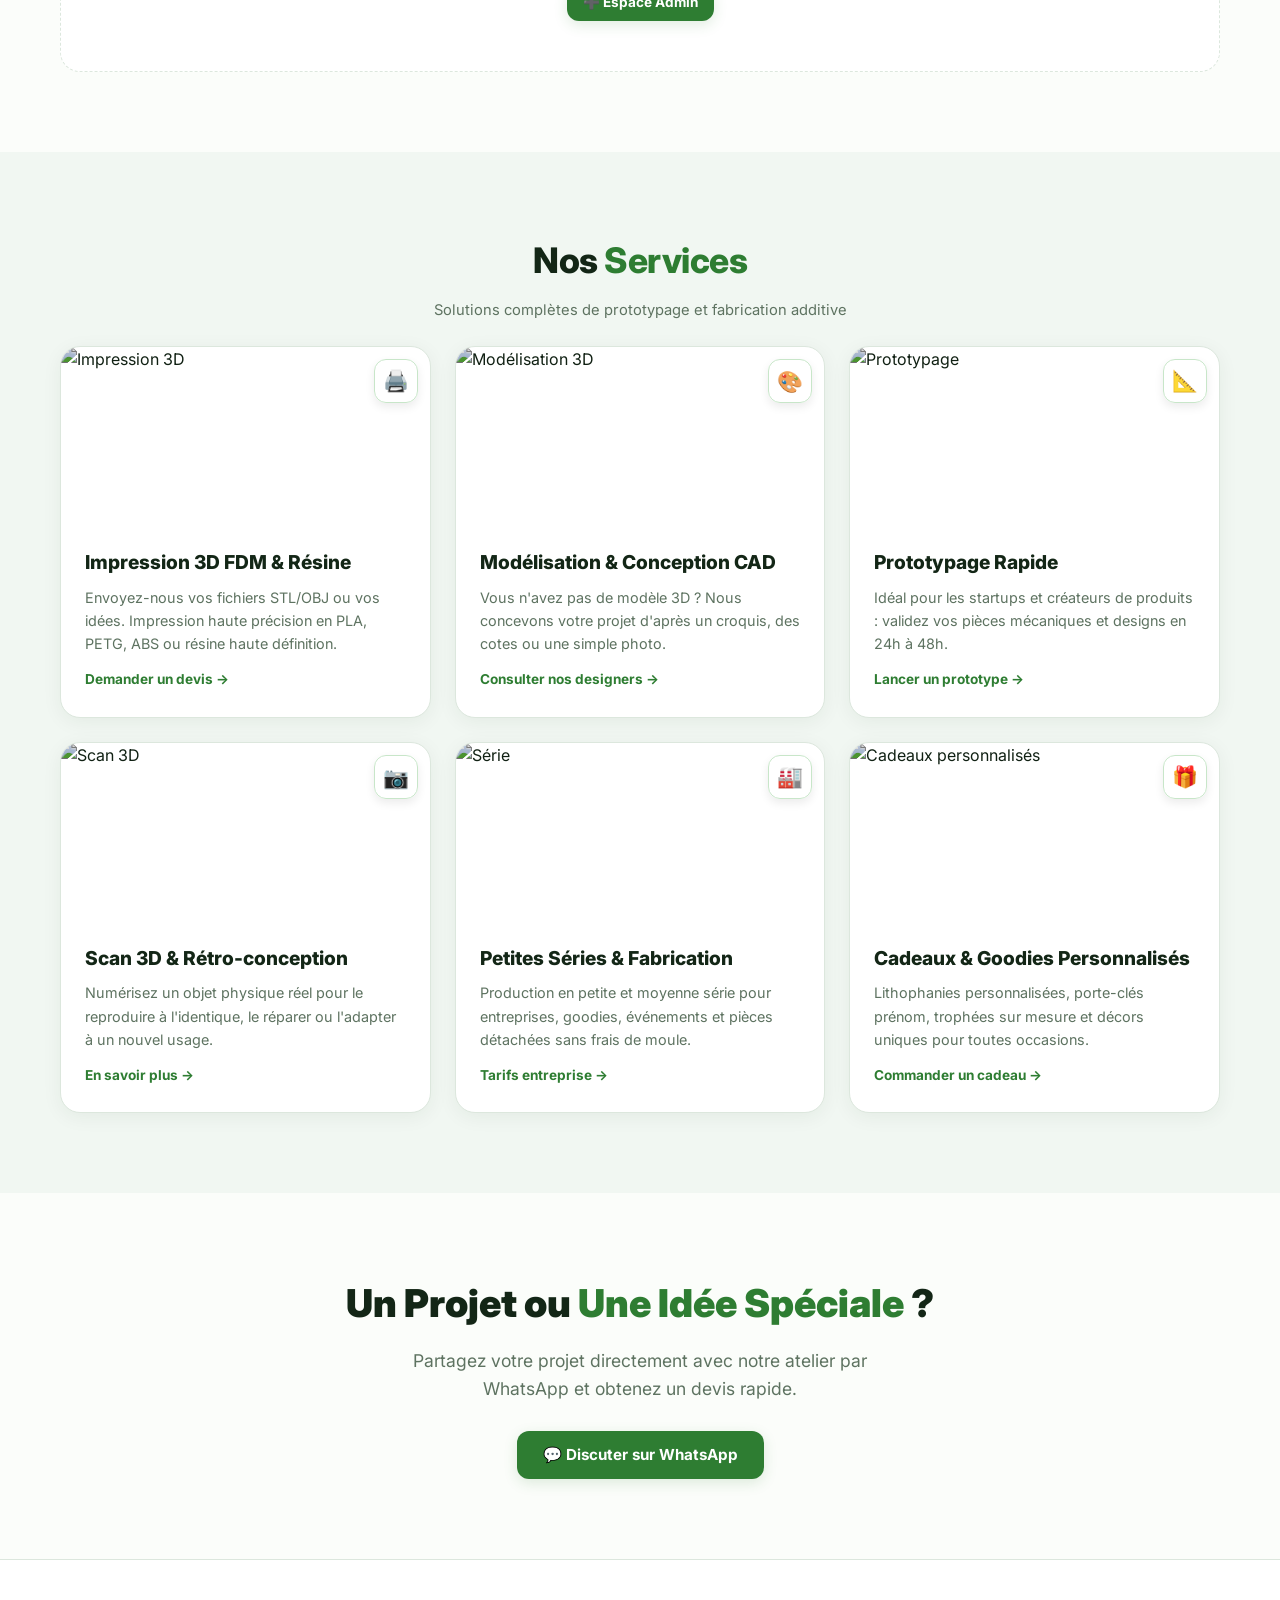
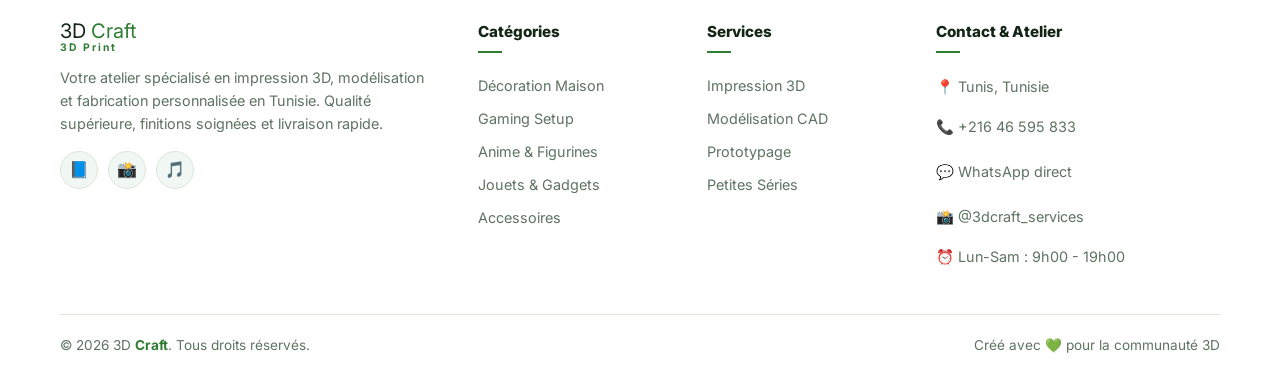
==== commit f82569fc: "Update service links and image source in index.html" ====
--- a/index.html
+++ b/index.html
@@ -266,12 +266,12 @@
             <div class="service-content">
               <h3>Impression 3D FDM & Résine</h3>
               <p>Envoyez-nous vos fichiers STL/OBJ ou vos idées. Impression haute précision en PLA, PETG, ABS ou résine haute définition.</p>
-              <a href="https://wa.me/21646595833?text=Bonjour,%20je%20souhaite%20un%20devis%20pour%20une%20impression%203D" target="_blank" class="service-link">Demander un devis →</a>
+              <a href="https://pin.it/21tWeb5Gz" target="_blank" class="service-link">Demander un devis →</a>
             </div>
           </div>
           <div class="service-card">
             <div class="service-img-wrap">
-              <img src="https://images.unsplash.com/photo-1617802690992-15d93263d3a9?w=600&q=80" alt="Modélisation 3D">
+              <img src="https://pin.it/KTYAx6pjk" alt="Modélisation 3D">
               <div class="service-icon-badge">🎨</div>
             </div>
             <div class="service-content">
--- a/style.css
+++ b/style.css
@@ -0,0 +1,560 @@
+:root{--primary:#2e7d32;--primary-dark:#1b5e20;--primary-light:#4caf50;--primary-soft:#e8f5e9;--primary-border:#c8e6c9;--primary-glow:rgba(46,125,50,0.15);--bg:#fbfdfa;--bg-card:#ffffff;--bg-section:#f1f7f2;--bg-input:#f4f8f4;--text:#132616;--text-muted:#5e7361;--border:#dce7dd;--danger:#d32f2f;--danger-soft:#ffebee;--warning:#f57f17;--warning-soft:#fff8e1;--radius:12px;--radius-sm:8px;--radius-lg:20px;--shadow:0 4px 20px rgba(22,43,25,0.06);--shadow-lg:0 10px 32px rgba(22,43,25,0.09);--shadow-glow:0 8px 28px rgba(46,125,50,0.14);--transition:all .3s cubic-bezier(.4,0,.2,1);--font:'Inter',system-ui,-apple-system,sans-serif}
+*,*::before,*::after{margin:0;padding:0;box-sizing:border-box}
+html{scroll-behavior:smooth}
+body{font-family:var(--font);background:var(--bg);color:var(--text);line-height:1.6;overflow-x:hidden;min-height:100vh}
+a{text-decoration:none;color:inherit;transition:var(--transition)}
+img{max-width:100%;height:auto;display:block}
+button{cursor:pointer;font-family:inherit;border:none;background:none}
+input,textarea,select{font-family:inherit;outline:none}
+.container{max-width:1200px;margin:0 auto;padding:0 20px}
+.section-title{font-size:2.2rem;font-weight:800;color:var(--text);margin-bottom:10px;text-align:center;letter-spacing:-.5px}
+.section-title span{color:var(--primary)}
+.section-subtitle{color:var(--text-muted);font-size:.92rem;margin-bottom:24px;text-align:center}
+.btn{display:inline-flex;align-items:center;gap:8px;padding:12px 26px;border-radius:var(--radius);font-weight:700;font-size:.95rem;transition:var(--transition);text-decoration:none}
+.btn-primary{background:var(--primary);color:#fff!important;box-shadow:0 4px 14px var(--primary-glow)}
+.btn-primary:hover{background:var(--primary-dark);transform:translateY(-2px);box-shadow:0 6px 20px rgba(46,125,50,.25)}
+.btn-outline{background:transparent;color:var(--primary)!important;border:2px solid var(--primary)}
+.btn-outline:hover{background:var(--primary);color:#fff!important;transform:translateY(-2px)}
+.btn-dark{background:var(--bg-card);color:var(--text);border:1px solid var(--border)}
+.btn-dark:hover{border-color:var(--primary);background:var(--primary-soft);color:var(--primary)}
+.btn-sm{padding:8px 16px;font-size:.85rem}
+.badge{display:inline-block;padding:4px 12px;border-radius:50px;font-size:.75rem;font-weight:700;text-transform:uppercase}
+.badge-new{background:var(--primary-soft);color:var(--primary);border:1px solid var(--primary-border)}
+.badge-sale{background:var(--danger-soft);color:var(--danger);border:1px solid #ffcdd2}
+.badge-popular{background:var(--warning-soft);color:#e65100;border:1px solid #ffe082}
+
+/* Navbar */
+.navbar{position:fixed;top:0;left:0;right:0;z-index:1000;background:rgba(255,255,255,0.94);backdrop-filter:blur(16px);-webkit-backdrop-filter:blur(16px);border-bottom:1px solid var(--border);transition:var(--transition)}
+.navbar.scrolled{box-shadow:0 2px 18px rgba(22,43,25,.07)}
+.navbar .container{display:flex;align-items:center;justify-content:space-between;height:72px}
+.nav-brand{display:flex;align-items:center;gap:12px;font-weight:900}
+.nav-brand img{width:44px;height:44px;border-radius:var(--radius-sm);object-fit:contain;border:none}
+.brand-name{font-size:1.25rem;color:var(--text);line-height:1.1}
+.brand-name span{color:var(--primary)}
+.brand-sub{font-size:.65rem;color:var(--text-muted);font-weight:700;letter-spacing:2px;display:block}
+.nav-links{display:flex;align-items:center;gap:6px}
+.nav-links a{padding:8px 14px;border-radius:var(--radius-sm);font-weight:600;font-size:.9rem;color:var(--text-muted)}
+.nav-links a:hover,.nav-links a.active{color:var(--primary);background:var(--primary-soft)}
+.nav-dropdown{position:relative}
+.nav-dropdown:hover .dropdown-menu{opacity:1;visibility:visible;transform:translateY(0)}
+.dropdown-menu{position:absolute;top:100%;left:0;min-width:210px;background:#fff;border:1px solid var(--border);border-radius:var(--radius);padding:8px;box-shadow:var(--shadow-lg);opacity:0;visibility:hidden;transform:translateY(8px);transition:var(--transition);z-index:100}
+.dropdown-menu a{display:flex;align-items:center;gap:10px;padding:9px 12px;font-size:.88rem;color:var(--text);border-radius:var(--radius-sm)}
+.dropdown-menu a:hover{background:var(--primary-soft);color:var(--primary)}
+.nav-hamburger{display:none;flex-direction:column;gap:5px;cursor:pointer;padding:6px}
+.nav-hamburger span{width:24px;height:2.5px;background:var(--text);border-radius:2px;transition:var(--transition)}
+.nav-hamburger.active span:nth-child(1){transform:rotate(45deg) translate(5px,5px)}
+.nav-hamburger.active span:nth-child(2){opacity:0}
+.nav-hamburger.active span:nth-child(3){transform:rotate(-45deg) translate(5px,-5px)}
+
+/* Hero */
+.hero{min-height:88vh;display:flex;align-items:center;position:relative;overflow:hidden;padding:100px 0 60px;background:linear-gradient(180deg,#fff 0%,var(--bg-section) 100%)}
+.hero::before{content:'';position:absolute;top:-10%;right:-10%;width:600px;height:600px;background:radial-gradient(ellipse at center,rgba(76,175,80,.12) 0%,transparent 70%);pointer-events:none}
+.hero .container{display:grid;grid-template-columns:1.1fr .9fr;gap:40px;align-items:center;position:relative;z-index:1}
+.hero-badge{display:inline-flex;align-items:center;gap:8px;padding:6px 14px;background:var(--primary-soft);border:1px solid var(--primary-border);border-radius:50px;font-size:.82rem;font-weight:700;color:var(--primary);margin-bottom:20px}
+.pulse-dot{width:8px;height:8px;background:var(--primary);border-radius:50%;animation:pulse 2s infinite}
+@keyframes pulse{0%,100%{opacity:1;transform:scale(1)}50%{opacity:.5;transform:scale(1.4)}}
+.hero h1{font-size:3.2rem;font-weight:900;line-height:1.15;color:var(--text);margin-bottom:20px;letter-spacing:-1px}
+.hero h1 span{color:var(--primary)}
+.hero p{font-size:1.1rem;color:var(--text-muted);margin-bottom:30px;max-width:500px}
+.hero-buttons{display:flex;gap:14px;flex-wrap:wrap}
+.hero-visual{display:flex;justify-content:center;align-items:center}
+.hero-logo-box{width:340px;max-width:100%;display:flex;align-items:center;justify-content:center;background:transparent}
+.hero-logo-box img{width:100%;height:auto;max-height:340px;object-fit:contain;filter:drop-shadow(0 14px 28px rgba(46,125,50,.16));animation:logoFloat 4s ease-in-out infinite}
+@keyframes logoFloat{0%,100%{transform:translateY(0)}50%{transform:translateY(-8px)}}
+.hero-stats{display:flex;gap:36px;margin-top:36px;padding-top:20px;border-top:1px solid var(--border)}
+.stat-num{font-size:1.8rem;font-weight:900;color:var(--primary)}
+.stat-lbl{font-size:.78rem;color:var(--text-muted);text-transform:uppercase;font-weight:700;letter-spacing:1px}
+
+/* Categories Section (Icon Next to Category Text) */
+.categories-section{padding:48px 0;background:var(--bg-section)}
+.categories-grid{display:grid;grid-template-columns:repeat(4,1fr);gap:14px}
+@media (max-width:1100px){.categories-grid{grid-template-columns:repeat(2,1fr);gap:12px}}
+@media (max-width:600px){.categories-grid{grid-template-columns:1fr;gap:10px}}
+.category-card{background:#fff;border:1px solid var(--border);border-radius:var(--radius);padding:14px 16px;display:flex;flex-direction:row;align-items:center;text-align:left;gap:14px;transition:var(--transition);cursor:pointer;position:relative;overflow:hidden;box-shadow:var(--shadow)}
+.category-card::before{content:'';position:absolute;top:0;left:0;bottom:0;width:3px;background:linear-gradient(180deg,var(--primary-light),var(--primary));opacity:0;transition:var(--transition)}
+.category-card:hover{border-color:var(--primary);transform:translateY(-3px);box-shadow:var(--shadow-glow)}
+.category-card:hover::before{opacity:1}
+.category-icon{font-size:1.85rem;width:48px;height:48px;min-width:48px;border-radius:10px;background:var(--primary-soft);border:1px solid var(--primary-border);display:flex;align-items:center;justify-content:center;flex-shrink:0;margin-bottom:0;transition:var(--transition)}
+.category-card:hover .category-icon{transform:scale(1.08);background:var(--primary);color:#fff}
+.category-info{display:flex;flex-direction:column;flex-grow:1;min-width:0}
+.category-card h3{font-size:.92rem;font-weight:800;color:var(--text);margin-bottom:2px;line-height:1.2}
+.category-card p{font-size:.72rem;color:var(--text-muted);line-height:1.25;margin-bottom:4px;white-space:nowrap;overflow:hidden;text-overflow:ellipsis}
+.category-count{align-self:flex-start;display:inline-block;padding:2px 8px;background:var(--primary-soft);border:1px solid var(--primary-border);border-radius:50px;font-size:.66rem;color:var(--primary);font-weight:700}
+
+/* Products Grid */
+.products-section{padding:80px 0;background:var(--bg)}
+.products-grid{display:grid;grid-template-columns:repeat(auto-fill,minmax(260px,1fr));gap:24px}
+.product-card{background:#fff;border:1px solid var(--border);border-radius:var(--radius-lg);overflow:hidden;transition:var(--transition);position:relative;box-shadow:var(--shadow);display:flex;flex-direction:column}
+.product-card:hover{transform:translateY(-6px);border-color:var(--primary);box-shadow:var(--shadow-glow)}
+.product-img{position:relative;height:200px;background:var(--bg-section);display:flex;align-items:center;justify-content:center;overflow:hidden}
+.product-img img{width:100%;height:100%;object-fit:cover;transition:var(--transition)}
+.product-card:hover .product-img img{transform:scale(1.06)}
+.product-badge-wrap{position:absolute;top:10px;left:10px}
+.product-emoji{font-size:3.5rem}
+.product-info{padding:20px;display:flex;flex-direction:column;flex-grow:1}
+.product-cat{font-size:.72rem;color:var(--primary);text-transform:uppercase;letter-spacing:1px;font-weight:800;margin-bottom:4px}
+.product-name{font-size:1.05rem;font-weight:800;color:var(--text);margin-bottom:6px;line-height:1.3}
+.product-desc{font-size:.85rem;color:var(--text-muted);margin-bottom:16px;line-height:1.5;flex-grow:1}
+.product-foot{display:flex;align-items:center;justify-content:space-between;padding-top:12px;border-top:1px solid var(--border)}
+.product-price{font-size:1.3rem;font-weight:900;color:var(--primary)}
+.product-price span{font-size:.8rem;font-weight:600;color:var(--text-muted)}
+.product-order-btn{width:40px;height:40px;border-radius:50%;background:var(--primary);color:#fff;display:flex;align-items:center;justify-content:center;font-size:1.2rem;transition:var(--transition);box-shadow:0 4px 10px var(--primary-glow)}
+.product-order-btn:hover{transform:scale(1.1);background:var(--primary-dark)}
+
+/* Services with Background Image */
+.services-section{padding:80px 0;background:var(--bg-section)}
+.services-grid{display:grid;grid-template-columns:repeat(auto-fill,minmax(320px,1fr));gap:24px}
+.service-card{background:#fff;border:1px solid var(--border);border-radius:var(--radius-lg);overflow:hidden;transition:var(--transition);box-shadow:var(--shadow);display:flex;flex-direction:column}
+.service-card:hover{border-color:var(--primary);transform:translateY(-6px);box-shadow:var(--shadow-glow)}
+.service-img-wrap{position:relative;height:180px;overflow:hidden}
+.service-img-wrap img{width:100%;height:100%;object-fit:cover;transition:transform .6s ease;filter:brightness(0.85)}
+.service-card:hover .service-img-wrap img{transform:scale(1.08);filter:brightness(0.75)}
+.service-img-wrap::after{content:'';position:absolute;bottom:0;left:0;right:0;height:60px;background:linear-gradient(to top,#fff 0%,transparent 100%)}
+.service-icon-badge{position:absolute;top:12px;right:12px;width:44px;height:44px;border-radius:var(--radius);background:rgba(255,255,255,0.92);backdrop-filter:blur(8px);-webkit-backdrop-filter:blur(8px);border:1px solid var(--primary-border);display:flex;align-items:center;justify-content:center;font-size:1.3rem;z-index:2;box-shadow:0 4px 10px rgba(0,0,0,.08);transition:var(--transition)}
+.service-card:hover .service-icon-badge{background:var(--primary);color:#fff;transform:scale(1.08)}
+.service-content{padding:20px 24px 26px;display:flex;flex-direction:column;flex-grow:1}
+.service-content h3{font-size:1.2rem;font-weight:800;color:var(--text);margin-bottom:8px}
+.service-content p{font-size:.9rem;color:var(--text-muted);line-height:1.6;flex-grow:1}
+.service-link{display:inline-flex;align-items:center;gap:6px;margin-top:14px;font-size:.85rem;font-weight:700;color:var(--primary)}
+
+/* Category View Specific */
+.cat-header{padding:110px 0 40px;text-align:center;background:var(--bg-section);border-bottom:1px solid var(--border)}
+.cat-breadcrumb{display:flex;align-items:center;justify-content:center;gap:8px;font-size:.85rem;color:var(--text-muted);margin-bottom:12px}
+.cat-breadcrumb a{color:var(--text-muted)}
+.cat-breadcrumb a:hover{color:var(--primary)}
+.cat-breadcrumb span.current{color:var(--primary);font-weight:700}
+.cat-icon-large{font-size:3.5rem;margin-bottom:10px;display:block}
+.cat-filter-bar{display:flex;align-items:center;justify-content:space-between;margin-bottom:30px;flex-wrap:wrap;gap:14px}
+.filter-btn{padding:7px 16px;background:#fff;border:1px solid var(--border);border-radius:50px;color:var(--text-muted);font-size:.85rem;font-weight:600;transition:var(--transition)}
+.filter-btn.active,.filter-btn:hover{background:var(--primary-soft);border-color:var(--primary);color:var(--primary)}
+
+/* CTA Banner */
+.cta-banner{padding:80px 0;text-align:center;background:var(--bg);position:relative}
+.cta-banner h2{font-size:2.4rem;font-weight:900;color:var(--text);margin-bottom:12px}
+.cta-banner h2 span{color:var(--primary)}
+.cta-banner p{font-size:1.1rem;color:var(--text-muted);margin-bottom:28px;max-width:500px;margin-left:auto;margin-right:auto}
+
+/* Footer */
+.footer{background:#fff;border-top:1px solid var(--border);padding:60px 0 24px}
+.footer-grid{display:grid;grid-template-columns:2fr 1fr 1fr 1.5fr;gap:40px;margin-bottom:40px}
+.footer-brand p{color:var(--text-muted);font-size:.9rem;line-height:1.6;margin:12px 0 16px}
+.social-row{display:flex;gap:10px}
+.social-row a{width:38px;height:38px;border-radius:50%;background:var(--bg-section);border:1px solid var(--border);display:flex;align-items:center;justify-content:center;font-size:1rem}
+.social-row a:hover{background:var(--primary);color:#fff;border-color:var(--primary)}
+.footer-col h4{font-size:.95rem;font-weight:800;color:var(--text);margin-bottom:16px;position:relative;padding-bottom:8px}
+.footer-col h4::after{content:'';position:absolute;bottom:0;left:0;width:24px;height:2px;background:var(--primary)}
+.footer-col a{display:block;color:var(--text-muted);font-size:.9rem;padding:5px 0}
+.footer-col a:hover{color:var(--primary);padding-left:4px}
+.footer-contact{display:flex;align-items:center;gap:8px;color:var(--text-muted);font-size:.9rem;padding:6px 0}
+.footer-bottom{border-top:1px solid var(--border);padding-top:20px;display:flex;justify-content:space-between;align-items:center;flex-wrap:wrap;gap:10px;font-size:.85rem;color:var(--text-muted)}
+.footer-bottom span{color:var(--primary);font-weight:700}
+
+/* Floating Social Buttons (WhatsApp & Instagram) */
+.wa-float, .ig-float{position:fixed;right:24px;width:54px;height:54px;border-radius:50%;color:#fff!important;display:flex;align-items:center;justify-content:center;z-index:999;transition:var(--transition);text-decoration:none}
+.wa-float{bottom:24px;background:#25d366;box-shadow:0 6px 20px rgba(37,211,102,.4)}
+.wa-float:hover{transform:scale(1.1);box-shadow:0 8px 28px rgba(37,211,102,.6)}
+.ig-float{bottom:88px;background:radial-gradient(circle at 30% 107%, #fdf497 0%, #fdf497 5%, #fd5949 45%, #d6249f 60%, #285AEB 90%);box-shadow:0 6px 20px rgba(214,36,159,.4)}
+.ig-float:hover{transform:scale(1.1);box-shadow:0 8px 28px rgba(214,36,159,.65)}
+.wa-float svg, .ig-float svg{width:26px;height:26px;fill:#fff;display:block}
+
+/* Admin Specific */
+.admin-login-wrap{min-height:90vh;display:flex;align-items:center;justify-content:center;padding:40px 20px;background:var(--bg-section)}
+.login-box{background:#fff;border:1px solid var(--border);border-radius:var(--radius-lg);padding:40px;width:100%;max-width:400px;text-align:center;box-shadow:var(--shadow-lg)}
+.form-group{margin-bottom:18px;text-align:left}
+.form-group label{display:block;font-size:.85rem;font-weight:700;color:var(--text);margin-bottom:6px}
+.form-input,.form-select,.form-textarea{width:100%;padding:10px 14px;background:var(--bg-input);border:1px solid var(--border);border-radius:var(--radius-sm);color:var(--text);font-size:.92rem;transition:var(--transition)}
+.form-input:focus,.form-select:focus,.form-textarea:focus{border-color:var(--primary);background:#fff;box-shadow:0 0 0 3px var(--primary-glow)}
+.admin-stats-grid{display:grid;grid-template-columns:repeat(auto-fill,minmax(200px,1fr));gap:18px;margin-bottom:30px}
+.admin-stat-card{background:#fff;border:1px solid var(--border);border-radius:var(--radius);padding:20px;box-shadow:var(--shadow)}
+.admin-stat-card .num{font-size:1.8rem;font-weight:900;color:var(--primary)}
+.admin-stat-card .lbl{font-size:.75rem;color:var(--text-muted);text-transform:uppercase;font-weight:700}
+.admin-table{width:100%;border-collapse:collapse;background:#fff;border-radius:var(--radius);overflow:hidden;box-shadow:var(--shadow)}
+.admin-table th{background:var(--bg-section);padding:12px 16px;text-align:left;font-size:.78rem;font-weight:800;color:var(--text-muted);text-transform:uppercase}
+.admin-table td{padding:14px 16px;border-top:1px solid var(--border);font-size:.9rem}
+.admin-table tr:hover td{background:var(--primary-soft)}
+.toast{position:fixed;bottom:20px;right:20px;background:#fff;border:1px solid var(--primary);border-radius:var(--radius);padding:14px 22px;color:var(--text);font-weight:700;box-shadow:var(--shadow-lg);transform:translateY(100px);opacity:0;transition:var(--transition);z-index:9999}
+.toast.show{transform:translateY(0);opacity:1}
+
+@media(max-width:900px){.hero .container{grid-template-columns:1fr;text-align:center}.hero-buttons{justify-content:center}.hero-stats{justify-content:center}.hero-visual{order:-1}.hero h1{font-size:2.4rem}.nav-hamburger{display:flex}.nav-links{position:fixed;top:0;right:-100%;width:260px;height:100vh;background:#fff;flex-direction:column;align-items:stretch;padding:70px 20px;box-shadow:-4px 0 20px rgba(0,0,0,.08);transition:var(--transition)}.nav-links.open{right:0}.footer-grid{grid-template-columns:1fr 1fr}}
+@media(max-width:600px){.footer-grid{grid-template-columns:1fr}.hero h1{font-size:2rem}}
+
+
+/* ========================================
+   MODAL & ORDER STYLES
+   ======================================== */
+.modal-overlay {
+  position: fixed;
+  top: 0;
+  left: 0;
+  right: 0;
+  bottom: 0;
+  background: rgba(15, 23, 42, 0.68);
+  backdrop-filter: blur(5px);
+  -webkit-backdrop-filter: blur(5px);
+  z-index: 10000;
+  display: flex;
+  align-items: center;
+  justify-content: center;
+  padding: 16px;
+  opacity: 0;
+  visibility: hidden;
+  transition: opacity .25s ease, visibility .25s ease;
+}
+.modal-overlay.active {
+  opacity: 1;
+  visibility: visible;
+}
+.modal-card {
+  background: #ffffff;
+  border-radius: 18px;
+  width: 100%;
+  max-width: 680px;
+  max-height: 90vh;
+  overflow-y: auto;
+  box-shadow: 0 20px 45px rgba(0, 0, 0, 0.22);
+  border: 1px solid var(--border);
+  transform: scale(0.94);
+  transition: transform .25s cubic-bezier(0.16, 1, 0.3, 1);
+  position: relative;
+  padding: 26px;
+}
+.modal-overlay.active .modal-card {
+  transform: scale(1);
+}
+.modal-close-btn {
+  position: absolute;
+  top: 16px;
+  right: 16px;
+  width: 34px;
+  height: 34px;
+  border-radius: 50%;
+  background: #f3f4f6;
+  border: none;
+  font-size: 1.1rem;
+  color: #4b5563;
+  display: flex;
+  align-items: center;
+  justify-content: center;
+  cursor: pointer;
+  transition: all .2s;
+  z-index: 5;
+}
+.modal-close-btn:hover {
+  background: #e5e7eb;
+  color: #111827;
+  transform: rotate(90deg);
+}
+.modal-header {
+  padding-bottom: 14px;
+  border-bottom: 1px solid var(--border);
+  margin-bottom: 16px;
+}
+.modal-badge-row {
+  display: flex;
+  align-items: center;
+  gap: 8px;
+  margin-bottom: 6px;
+}
+.modal-cat-badge {
+  padding: 3px 10px;
+  background: var(--primary-soft);
+  color: var(--primary);
+  border: 1px solid var(--primary-border);
+  border-radius: 50px;
+  font-size: 0.72rem;
+  font-weight: 700;
+}
+.modal-promo-badge {
+  padding: 3px 10px;
+  background: #fef3c7;
+  color: #92400e;
+  border: 1px solid #fde68a;
+  border-radius: 50px;
+  font-size: 0.72rem;
+  font-weight: 700;
+}
+.modal-title {
+  font-size: 1.45rem;
+  font-weight: 900;
+  color: var(--text);
+  margin: 0 0 6px 0;
+  line-height: 1.25;
+}
+.modal-price-tag {
+  font-size: 1.45rem;
+  font-weight: 900;
+  color: var(--primary);
+  display: flex;
+  align-items: baseline;
+  gap: 4px;
+}
+.modal-price-tag small {
+  font-size: 0.85rem;
+  color: var(--text-muted);
+  font-weight: 600;
+}
+.modal-product-preview {
+  display: grid;
+  grid-template-columns: 140px 1fr;
+  gap: 16px;
+  margin-bottom: 18px;
+  background: var(--bg-section);
+  padding: 14px;
+  border-radius: 14px;
+  border: 1px solid var(--border);
+}
+.modal-img-wrap {
+  width: 140px;
+  height: 125px;
+  border-radius: 12px;
+  overflow: hidden;
+  background: #fff;
+  display: flex;
+  align-items: center;
+  justify-content: center;
+  border: 1px solid var(--border);
+}
+.modal-desc-box {
+  display: flex;
+  flex-direction: column;
+  justify-content: center;
+}
+.modal-section-label {
+  font-size: 0.76rem;
+  font-weight: 800;
+  color: var(--primary);
+  text-transform: uppercase;
+  letter-spacing: 0.5px;
+  margin-bottom: 4px;
+}
+.modal-desc-text {
+  font-size: 0.88rem;
+  color: var(--text-muted);
+  line-height: 1.45;
+  margin-bottom: 8px;
+}
+.modal-features-pill {
+  display: flex;
+  gap: 6px;
+  flex-wrap: wrap;
+}
+.modal-features-pill span {
+  font-size: 0.68rem;
+  background: #fff;
+  border: 1px solid var(--border);
+  padding: 2px 7px;
+  border-radius: 50px;
+  color: var(--text-muted);
+  font-weight: 600;
+}
+.modal-form-container {
+  background: #fff;
+  border: 1px solid var(--border);
+  border-radius: 14px;
+  padding: 18px;
+}
+.modal-form-title {
+  margin-bottom: 14px;
+  display: flex;
+  flex-direction: column;
+}
+.modal-form-title span {
+  font-size: 1.1rem;
+  font-weight: 800;
+  color: var(--text);
+}
+.modal-form-title small {
+  color: var(--text-muted);
+  font-size: 0.8rem;
+}
+.form-row {
+  display: flex;
+  gap: 12px;
+}
+.form-row .form-group {
+  flex: 1;
+}
+.modal-total-bar {
+  display: flex;
+  justify-content: space-between;
+  align-items: center;
+  padding: 11px 16px;
+  background: var(--primary-soft);
+  border: 1px solid var(--primary-border);
+  border-radius: 10px;
+  margin: 12px 0 16px;
+  font-weight: 700;
+  color: var(--text);
+}
+.modal-total-amount {
+  font-size: 1.3rem;
+  color: var(--primary);
+  font-weight: 900;
+}
+.modal-actions {
+  display: grid;
+  grid-template-columns: 1.2fr 1fr;
+  gap: 10px;
+}
+.modal-submit-btn {
+  font-weight: 800;
+  font-size: 0.95rem;
+  padding: 12px 14px;
+  justify-content: center;
+}
+.modal-wa-btn {
+  font-weight: 700;
+  font-size: 0.88rem;
+  padding: 12px 14px;
+  justify-content: center;
+  border-color: #25D366;
+  color: #128C7E;
+}
+.modal-wa-btn:hover {
+  background: #25D366;
+  color: #fff;
+}
+.product-card {
+  cursor: pointer;
+}
+.product-img .product-overlay-hint {
+  position: absolute;
+  bottom: 0;
+  left: 0;
+  right: 0;
+  background: linear-gradient(to top, rgba(0,0,0,0.7) 0%, transparent 100%);
+  color: #fff;
+  font-size: 0.75rem;
+  font-weight: 700;
+  text-align: center;
+  padding: 20px 8px 8px;
+  opacity: 0;
+  transform: translateY(6px);
+  transition: all .25s ease;
+}
+.product-card:hover .product-img .product-overlay-hint {
+  opacity: 1;
+  transform: translateY(0);
+}
+
+/* ADMIN ORDERS STYLES */
+.admin-tabs {
+  display: flex;
+  gap: 10px;
+  margin-bottom: 25px;
+  border-bottom: 2px solid var(--border);
+  padding-bottom: 12px;
+}
+.admin-tab-btn {
+  padding: 10px 22px;
+  border-radius: 10px;
+  border: 1px solid var(--border);
+  background: #fff;
+  font-size: 0.92rem;
+  font-weight: 800;
+  color: var(--text-muted);
+  cursor: pointer;
+  transition: all .2s;
+  display: inline-flex;
+  align-items: center;
+  gap: 8px;
+}
+.admin-tab-btn:hover {
+  color: var(--primary);
+  border-color: var(--primary-border);
+}
+.admin-tab-btn.active {
+  background: var(--primary);
+  color: #fff;
+  border-color: var(--primary);
+  box-shadow: 0 4px 12px var(--primary-glow);
+}
+.badge-pending-count {
+  background: #ef4444;
+  color: #fff;
+  padding: 2px 7px;
+  border-radius: 50px;
+  font-size: 0.72rem;
+  font-weight: 800;
+}
+.order-card {
+  background: #fff;
+  border: 1px solid var(--border);
+  border-radius: 14px;
+  padding: 18px 20px;
+  margin-bottom: 14px;
+  box-shadow: var(--shadow);
+  transition: all .2s;
+}
+.order-card:hover {
+  border-color: var(--primary-border);
+  box-shadow: var(--shadow-glow);
+}
+.order-head-row {
+  display: flex;
+  justify-content: space-between;
+  align-items: center;
+  padding-bottom: 12px;
+  border-bottom: 1px solid #f3f4f6;
+  margin-bottom: 14px;
+  flex-wrap: wrap;
+  gap: 8px;
+}
+.order-ref {
+  font-size: 1.05rem;
+  font-weight: 900;
+  color: var(--text);
+  display: flex;
+  align-items: center;
+  gap: 8px;
+}
+.order-date {
+  font-size: 0.8rem;
+  color: var(--text-muted);
+}
+.order-grid-details {
+  display: grid;
+  grid-template-columns: 1fr 1.3fr;
+  gap: 18px;
+  margin-bottom: 14px;
+}
+.order-prod-box {
+  background: var(--bg-section);
+  border-radius: 10px;
+  padding: 12px;
+}
+.order-client-box {
+  background: #f9fafb;
+  border-radius: 10px;
+  padding: 12px;
+}
+.order-foot-row {
+  display: flex;
+  justify-content: space-between;
+  align-items: center;
+  padding-top: 12px;
+  border-top: 1px solid #f3f4f6;
+  flex-wrap: wrap;
+  gap: 10px;
+}
+.order-status-select {
+  padding: 6px 12px;
+  border-radius: 8px;
+  font-size: 0.84rem;
+  font-weight: 700;
+  border: 1px solid var(--border);
+  background: #fff;
+  cursor: pointer;
+}
+.order-status-select.pending { background: #fef3c7; color: #92400e; border-color: #fde68a; }
+.order-status-select.processing { background: #e0f2fe; color: #0369a1; border-color: #bae6fd; }
+.order-status-select.delivered { background: #dcfce7; color: #15803d; border-color: #bbf7d0; }
+.order-status-select.cancelled { background: #fee2e2; color: #991b1b; border-color: #fecaca; }
+
+@media (max-width: 680px) {
+  .modal-product-preview { grid-template-columns: 1fr; }
+  .modal-img-wrap { width: 100%; height: 160px; }
+  .modal-actions { grid-template-columns: 1fr; }
+  .form-row { flex-direction: column; gap: 0; }
+  .order-grid-details { grid-template-columns: 1fr; }
+}
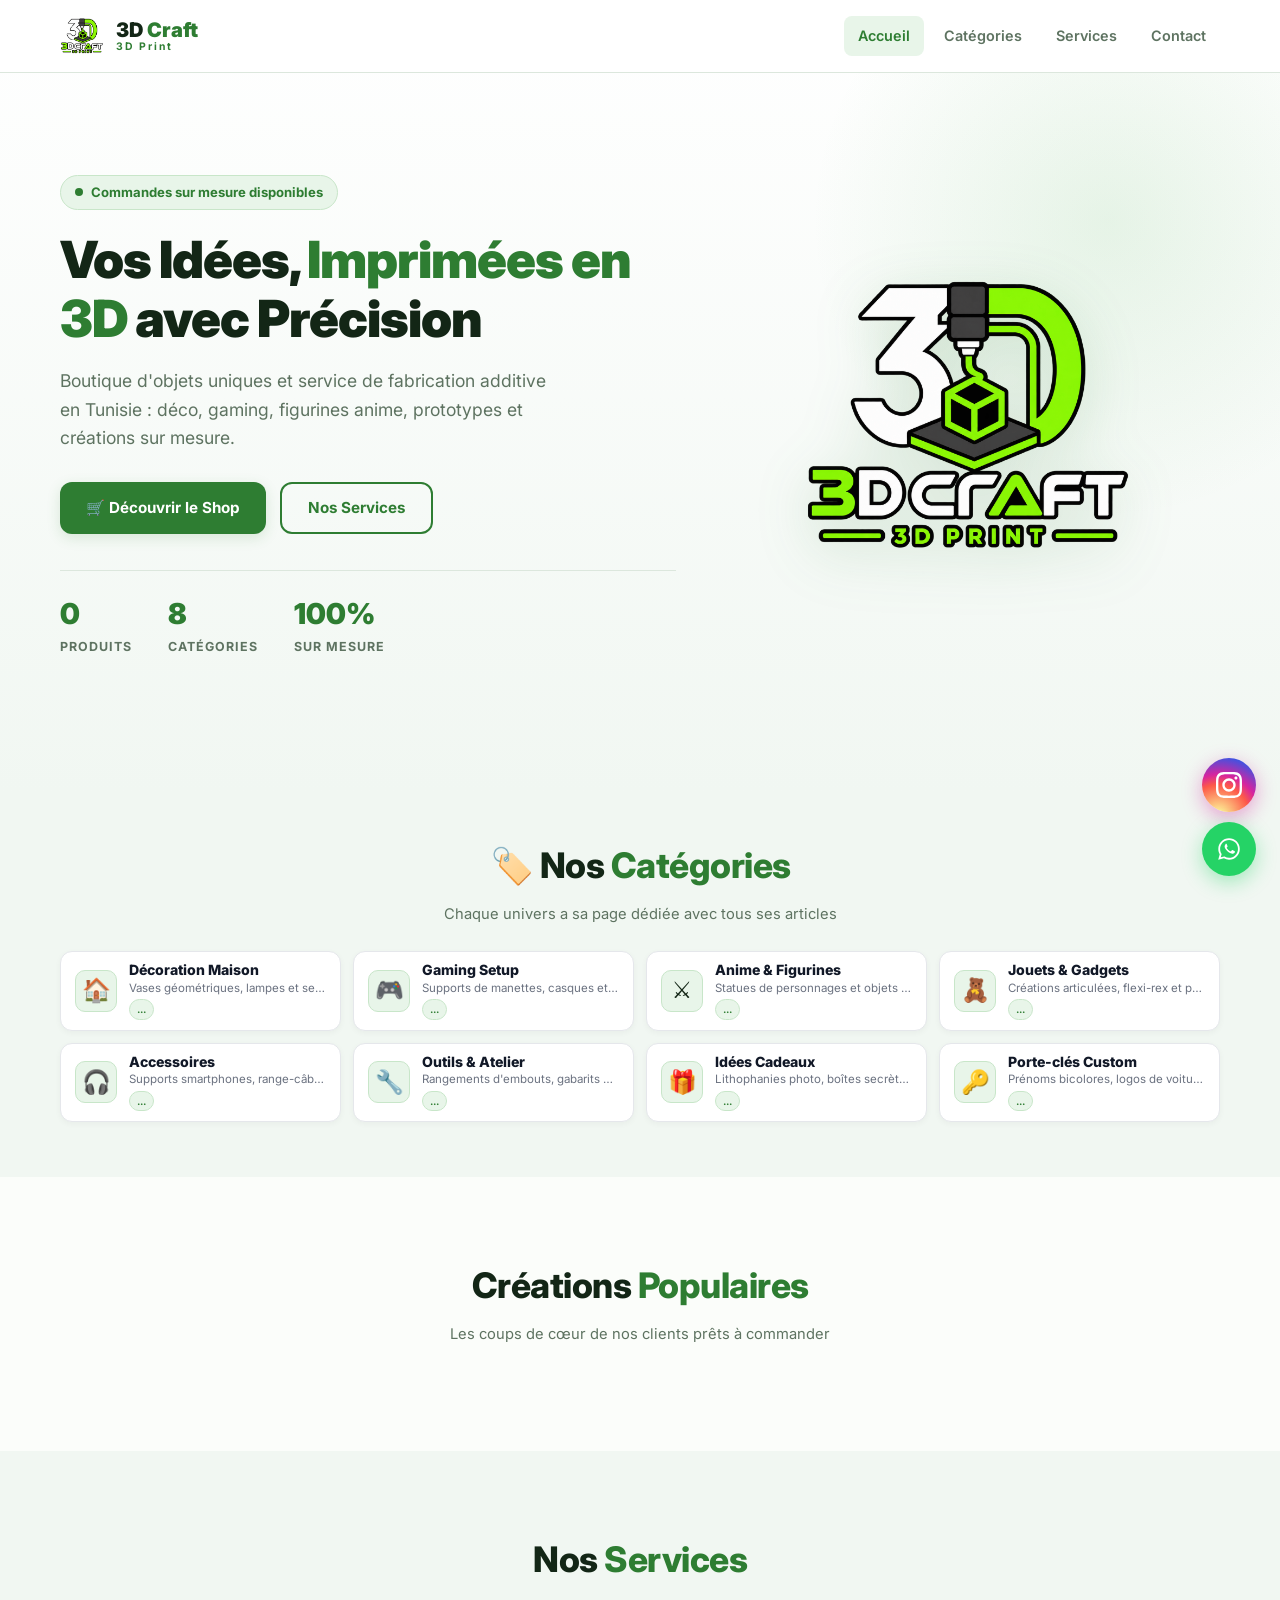
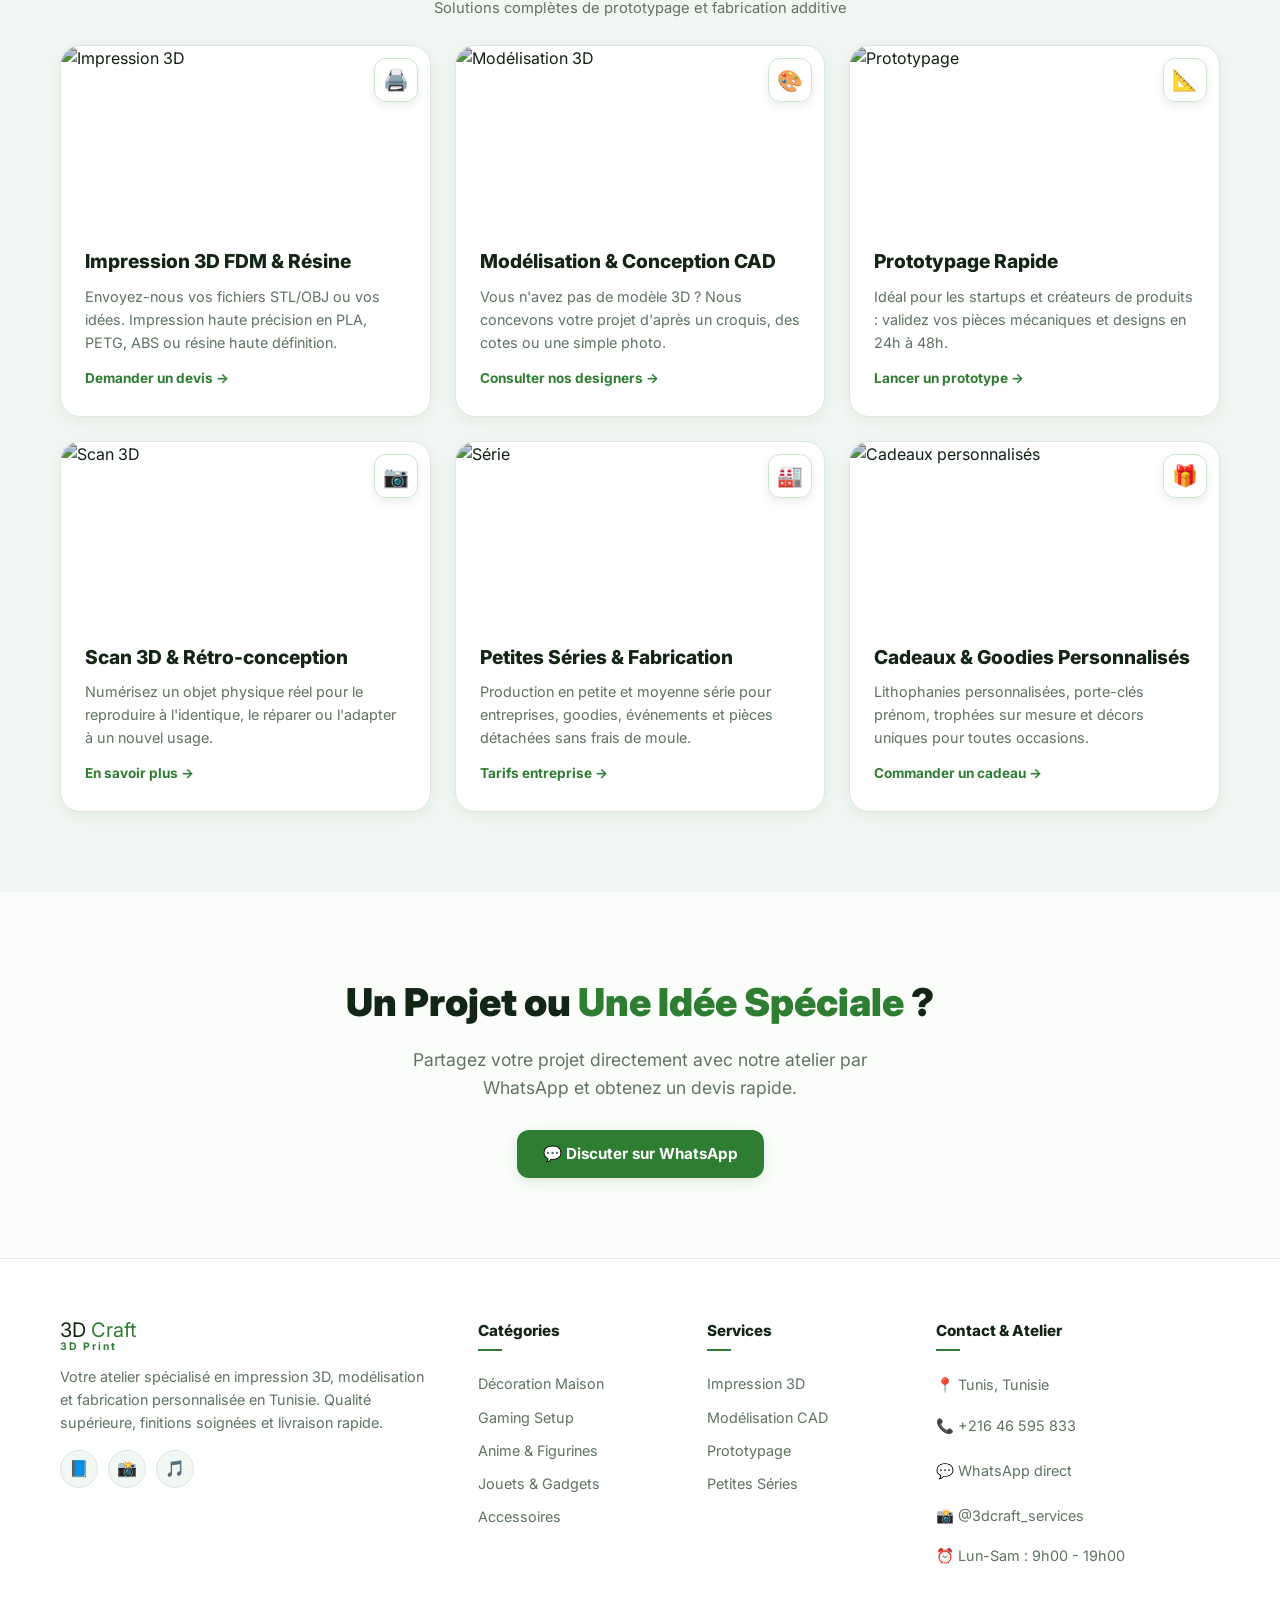
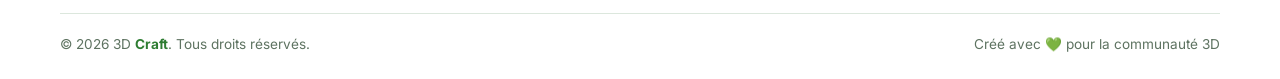
==== commit 4949e377: "Add index.html" ====
--- a/index.html
+++ b/index.html
@@ -266,12 +266,12 @@
             <div class="service-content">
               <h3>Impression 3D FDM & Résine</h3>
               <p>Envoyez-nous vos fichiers STL/OBJ ou vos idées. Impression haute précision en PLA, PETG, ABS ou résine haute définition.</p>
-              <a href="https://pin.it/21tWeb5Gz" target="_blank" class="service-link">Demander un devis →</a>
+              <a href="https://wa.me/21646595833?text=Bonjour,%20je%20souhaite%20un%20devis%20pour%20une%20impression%203D" target="_blank" class="service-link">Demander un devis →</a>
             </div>
           </div>
           <div class="service-card">
             <div class="service-img-wrap">
-              <img src="https://pin.it/KTYAx6pjk" alt="Modélisation 3D">
+              <img src="https://images.unsplash.com/photo-1617802690992-15d93263d3a9?w=600&q=80" alt="Modélisation 3D">
               <div class="service-icon-badge">🎨</div>
             </div>
             <div class="service-content">
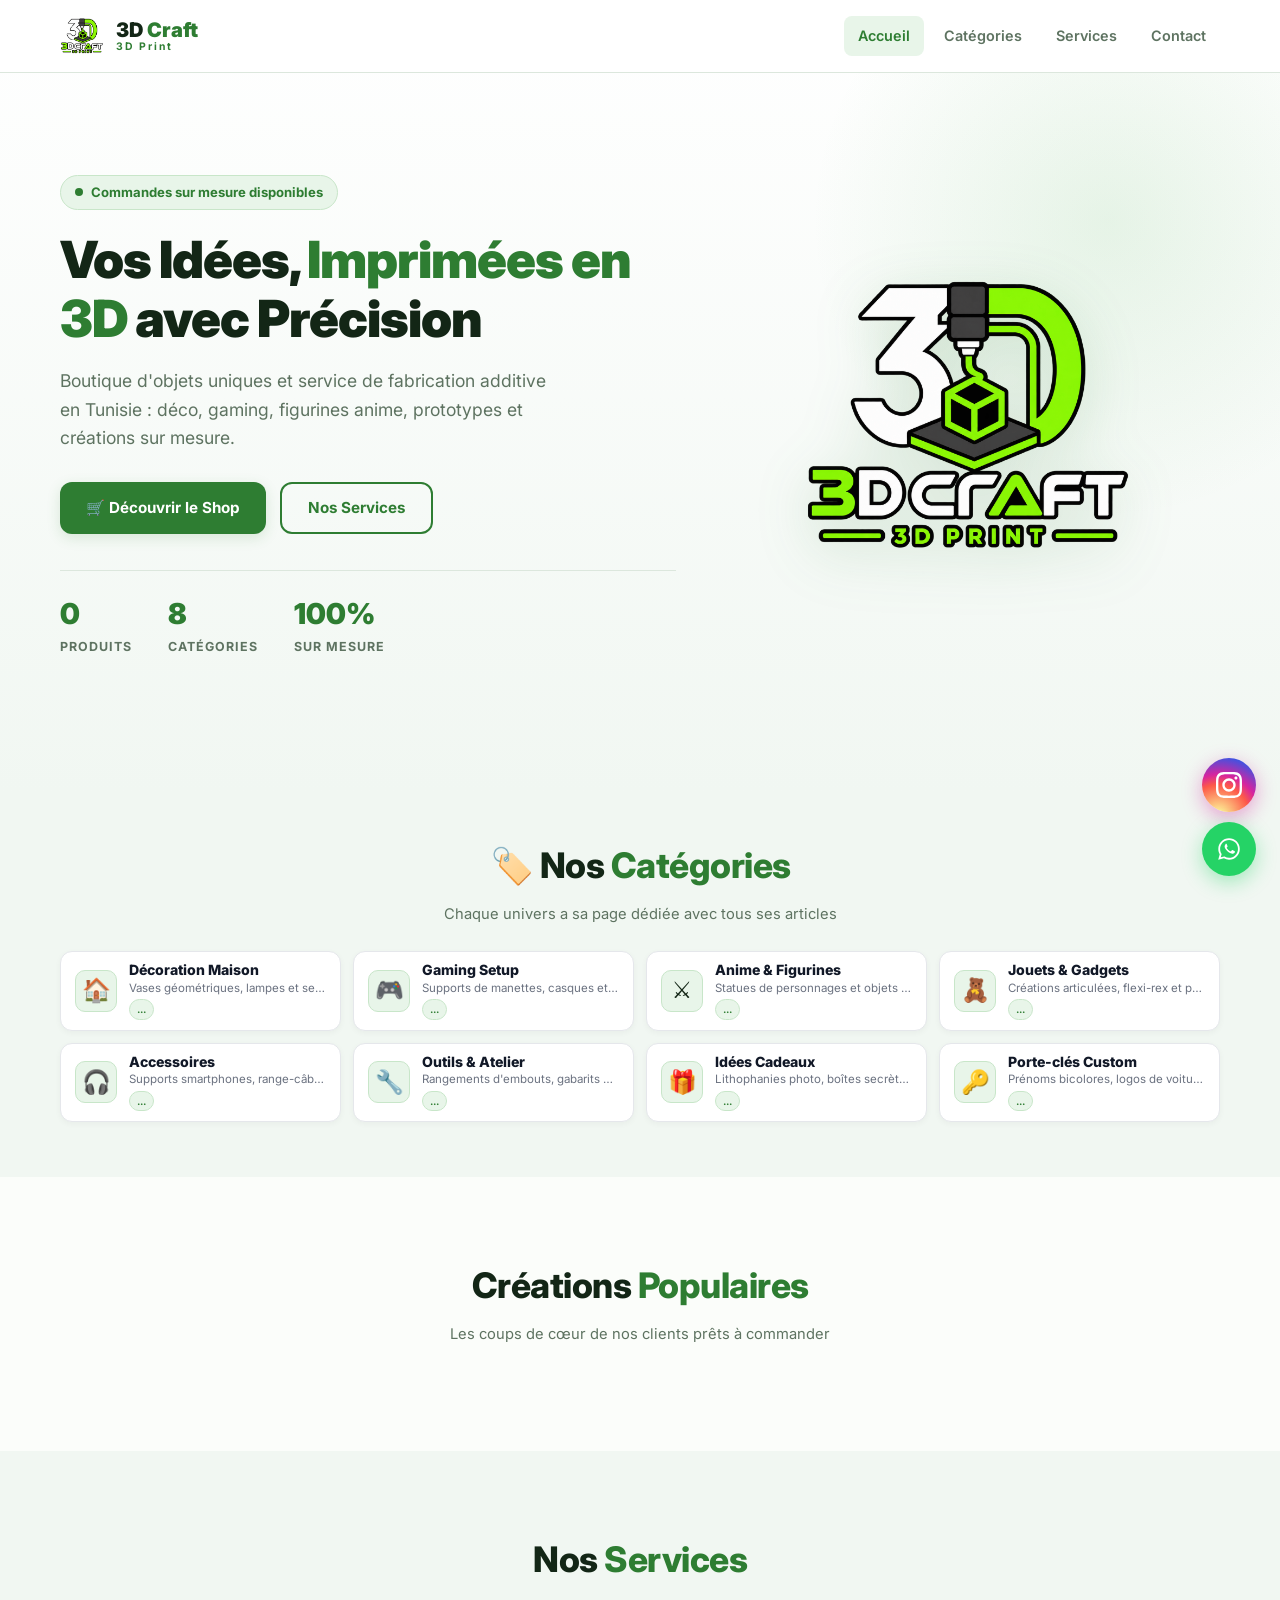
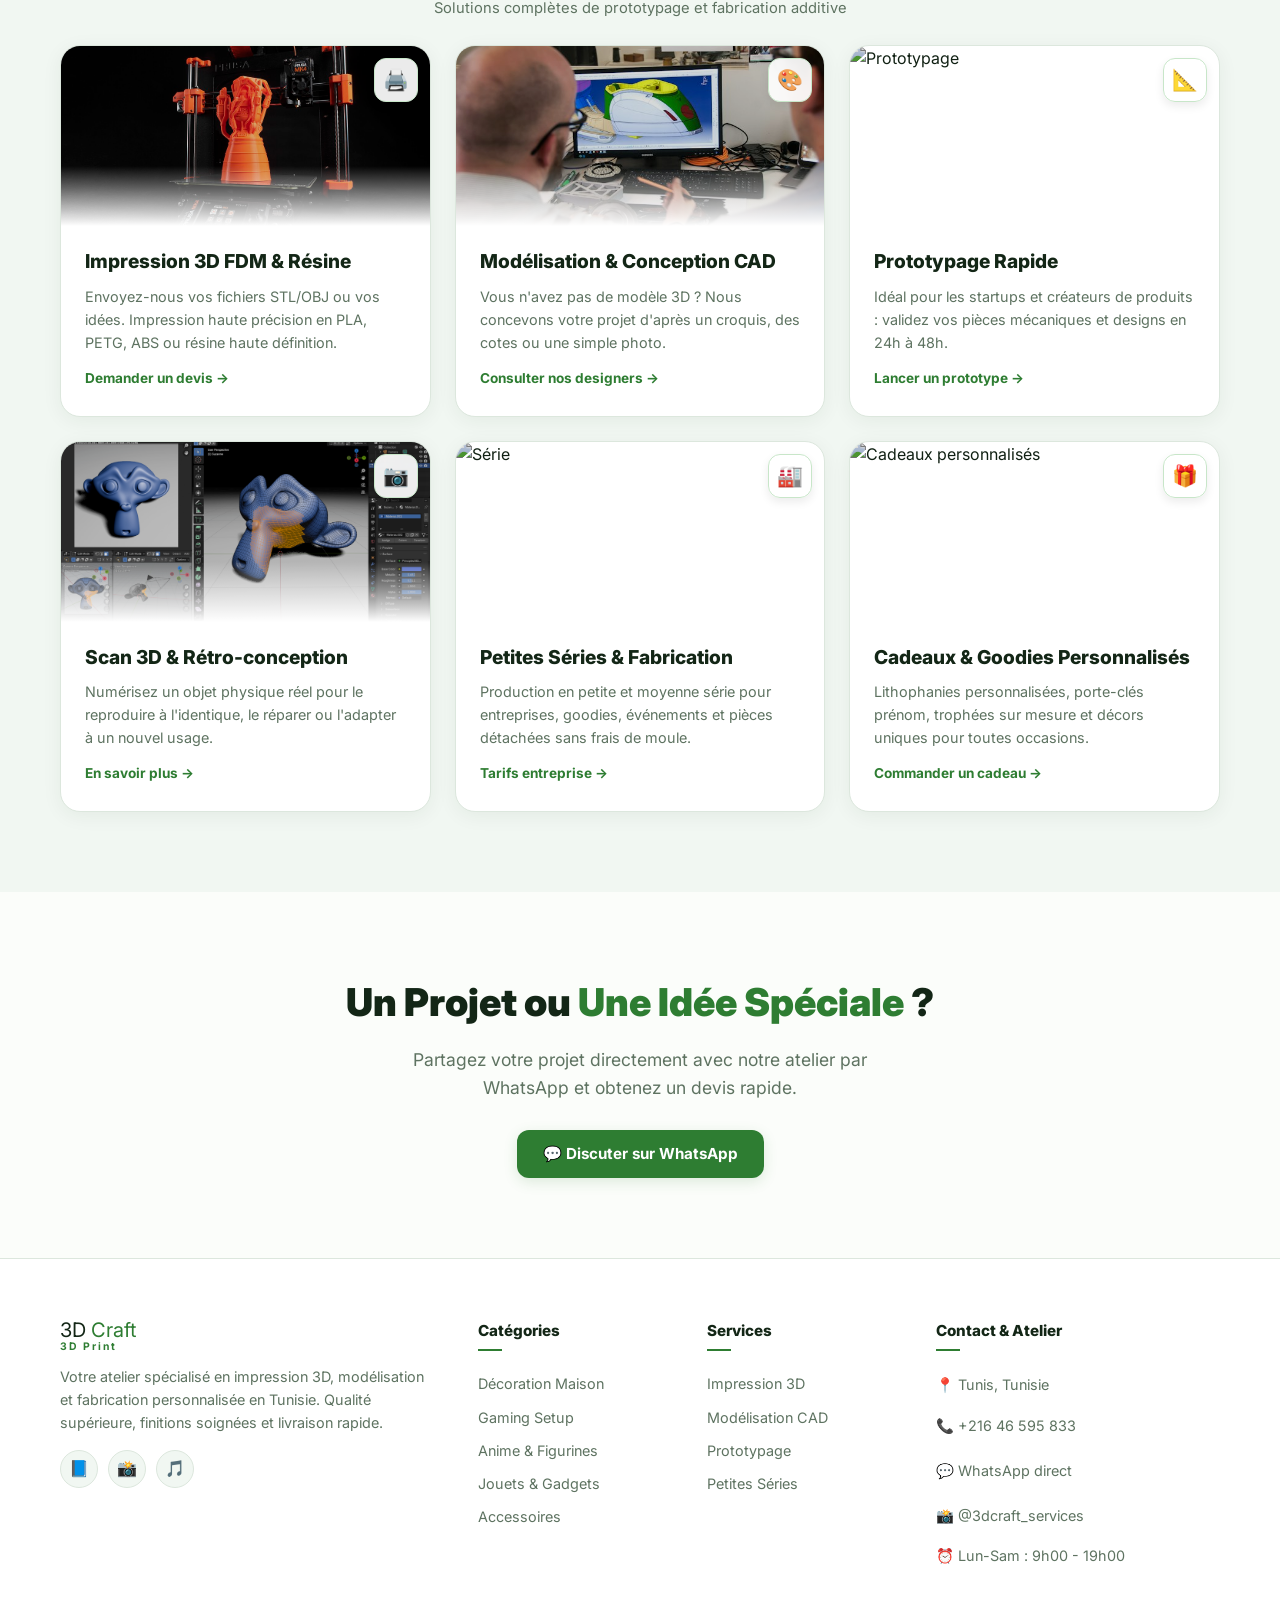
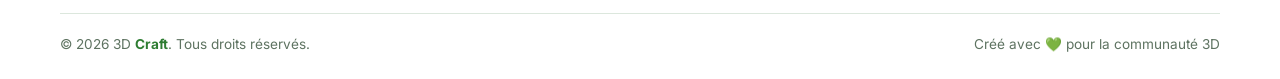
==== commit 27685ae3: "Add index.html" ====
--- a/index.html
+++ b/index.html
@@ -260,7 +260,7 @@
         <div class="services-grid">
           <div class="service-card">
             <div class="service-img-wrap">
-              <img src="https://images.unsplash.com/photo-1612815154858-60aa4c59eaa6?w=600&q=80" alt="Impression 3D">
+              <img src="assets/services/3d-printer.jpg" alt="Impression 3D FDM & Résine">
               <div class="service-icon-badge">🖨️</div>
             </div>
             <div class="service-content">
@@ -271,7 +271,7 @@
           </div>
           <div class="service-card">
             <div class="service-img-wrap">
-              <img src="https://images.unsplash.com/photo-1617802690992-15d93263d3a9?w=600&q=80" alt="Modélisation 3D">
+              <img src="assets/services/cad-conception.jpg" alt="Modélisation & Conception CAD">
               <div class="service-icon-badge">🎨</div>
             </div>
             <div class="service-content">
@@ -293,7 +293,7 @@
           </div>
           <div class="service-card">
             <div class="service-img-wrap">
-              <img src="https://images.unsplash.com/photo-1563520240344-52b067aa5f84?w=600&q=80" alt="Scan 3D">
+              <img src="assets/services/blender-scan.png" alt="Scan 3D & Rétro-conception">
               <div class="service-icon-badge">📷</div>
             </div>
             <div class="service-content">
@@ -428,6 +428,10 @@
   <!-- Toast -->
   <div class="toast" id="toast"></div>
 
+  <!-- Firebase Cloud SDKs -->
+  <script src="https://www.gstatic.com/firebasejs/10.12.0/firebase-app-compat.js"></script>
+  <script src="https://www.gstatic.com/firebasejs/10.12.0/firebase-firestore-compat.js"></script>
+  <script src="js/firebase.js"></script>
   <script src="app.js"></script>
   <script>
     let activeCat = null;
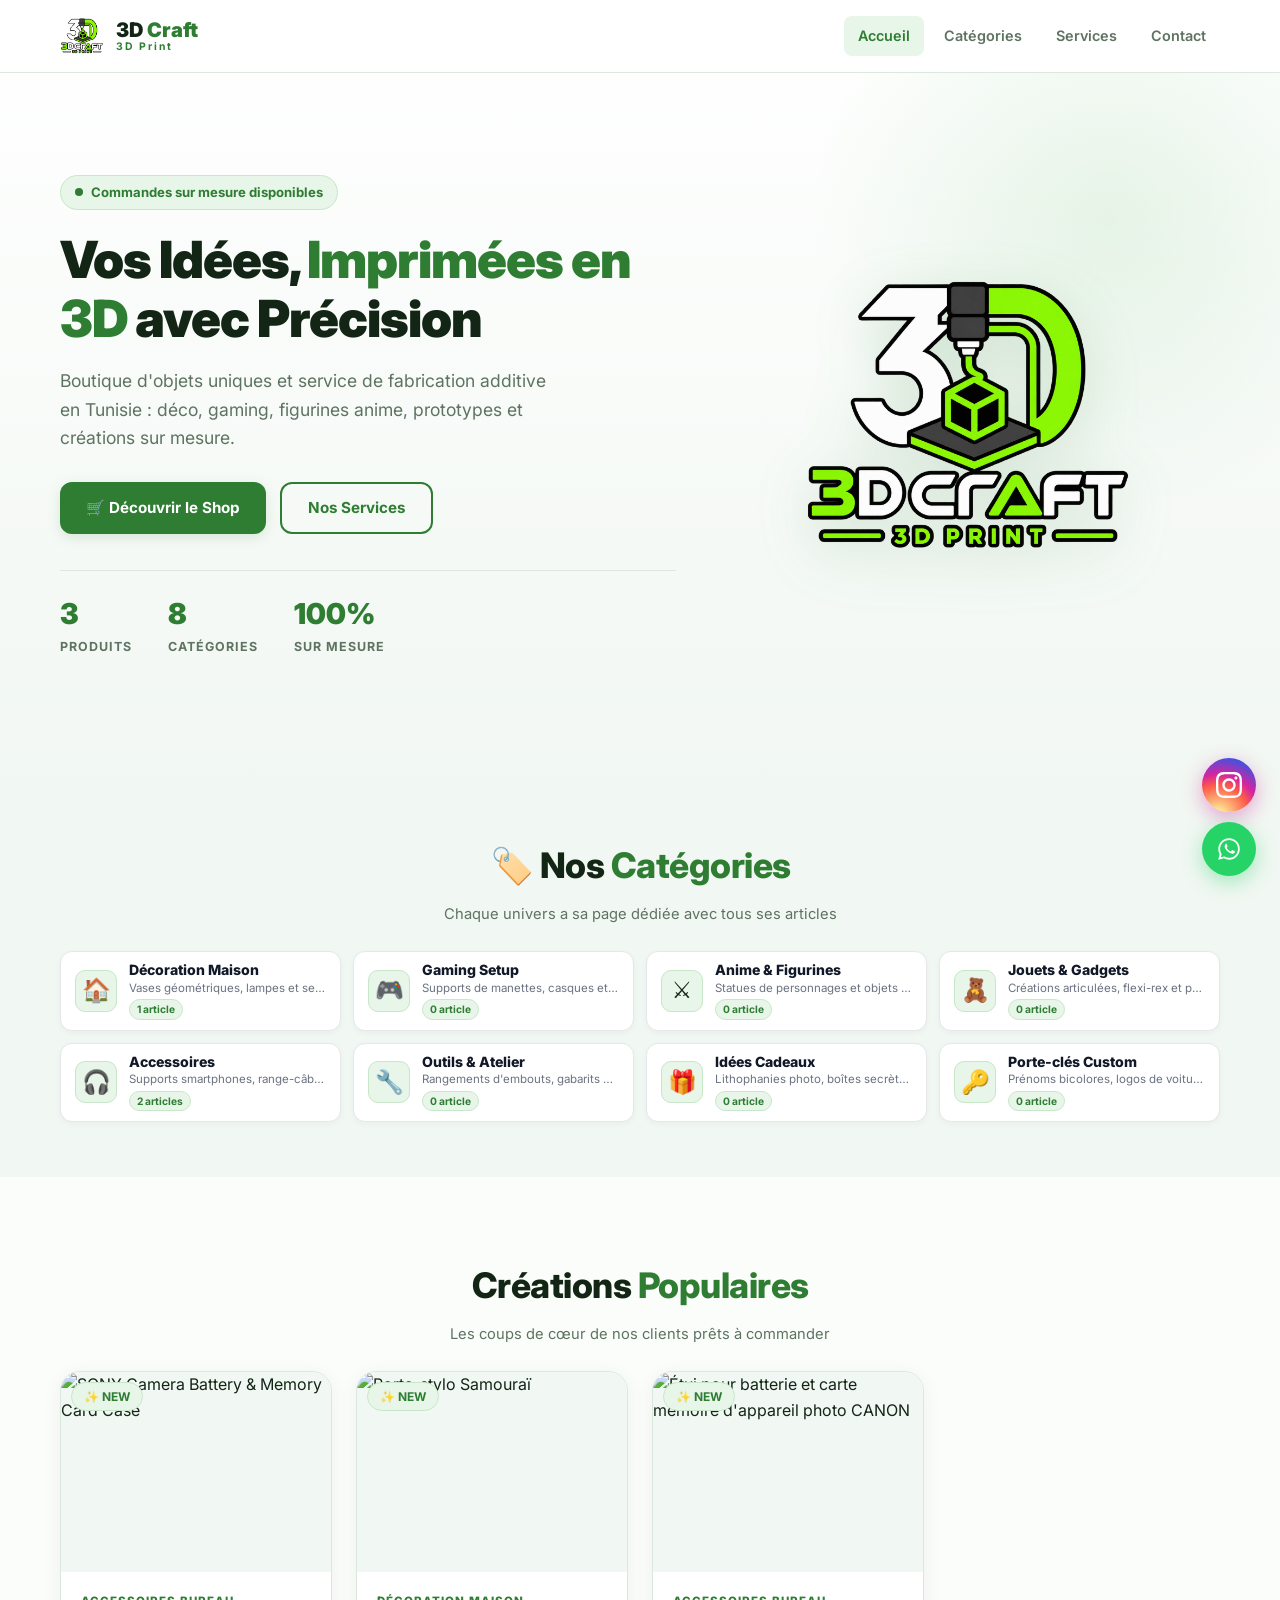
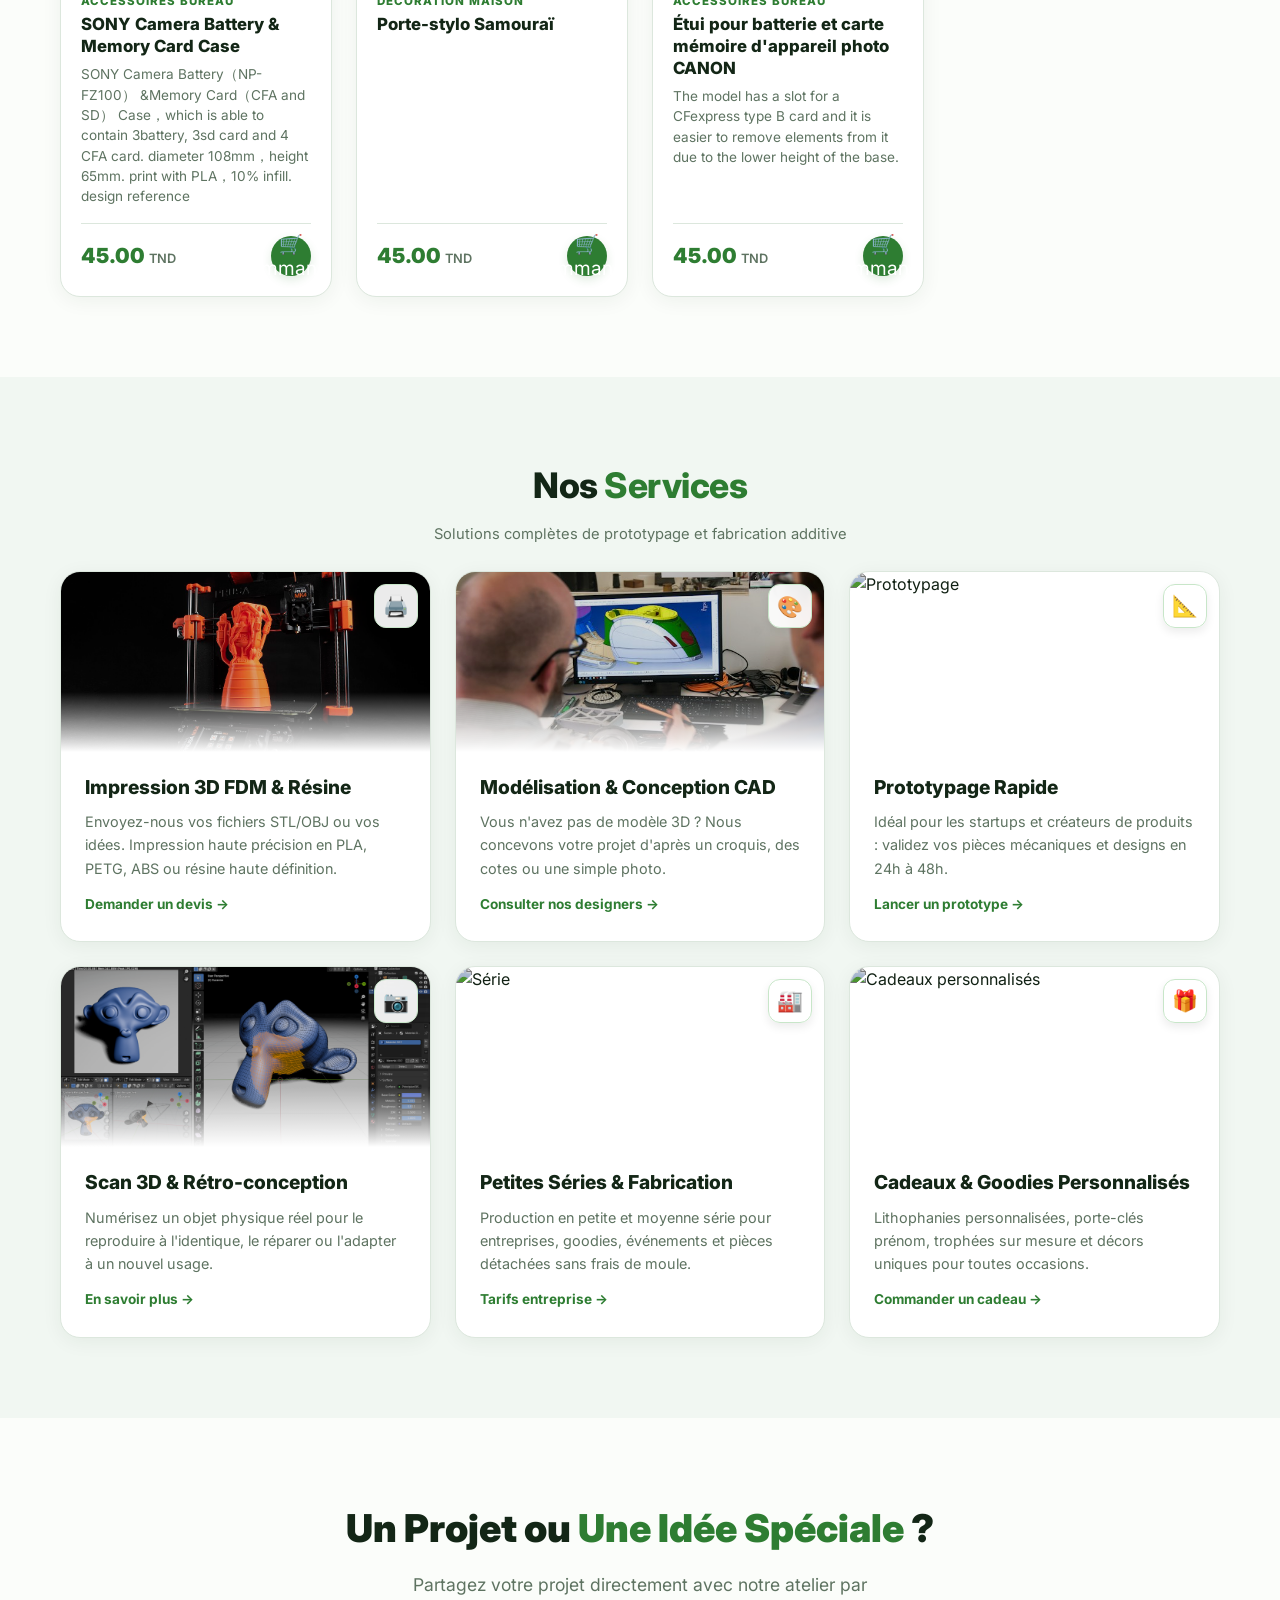
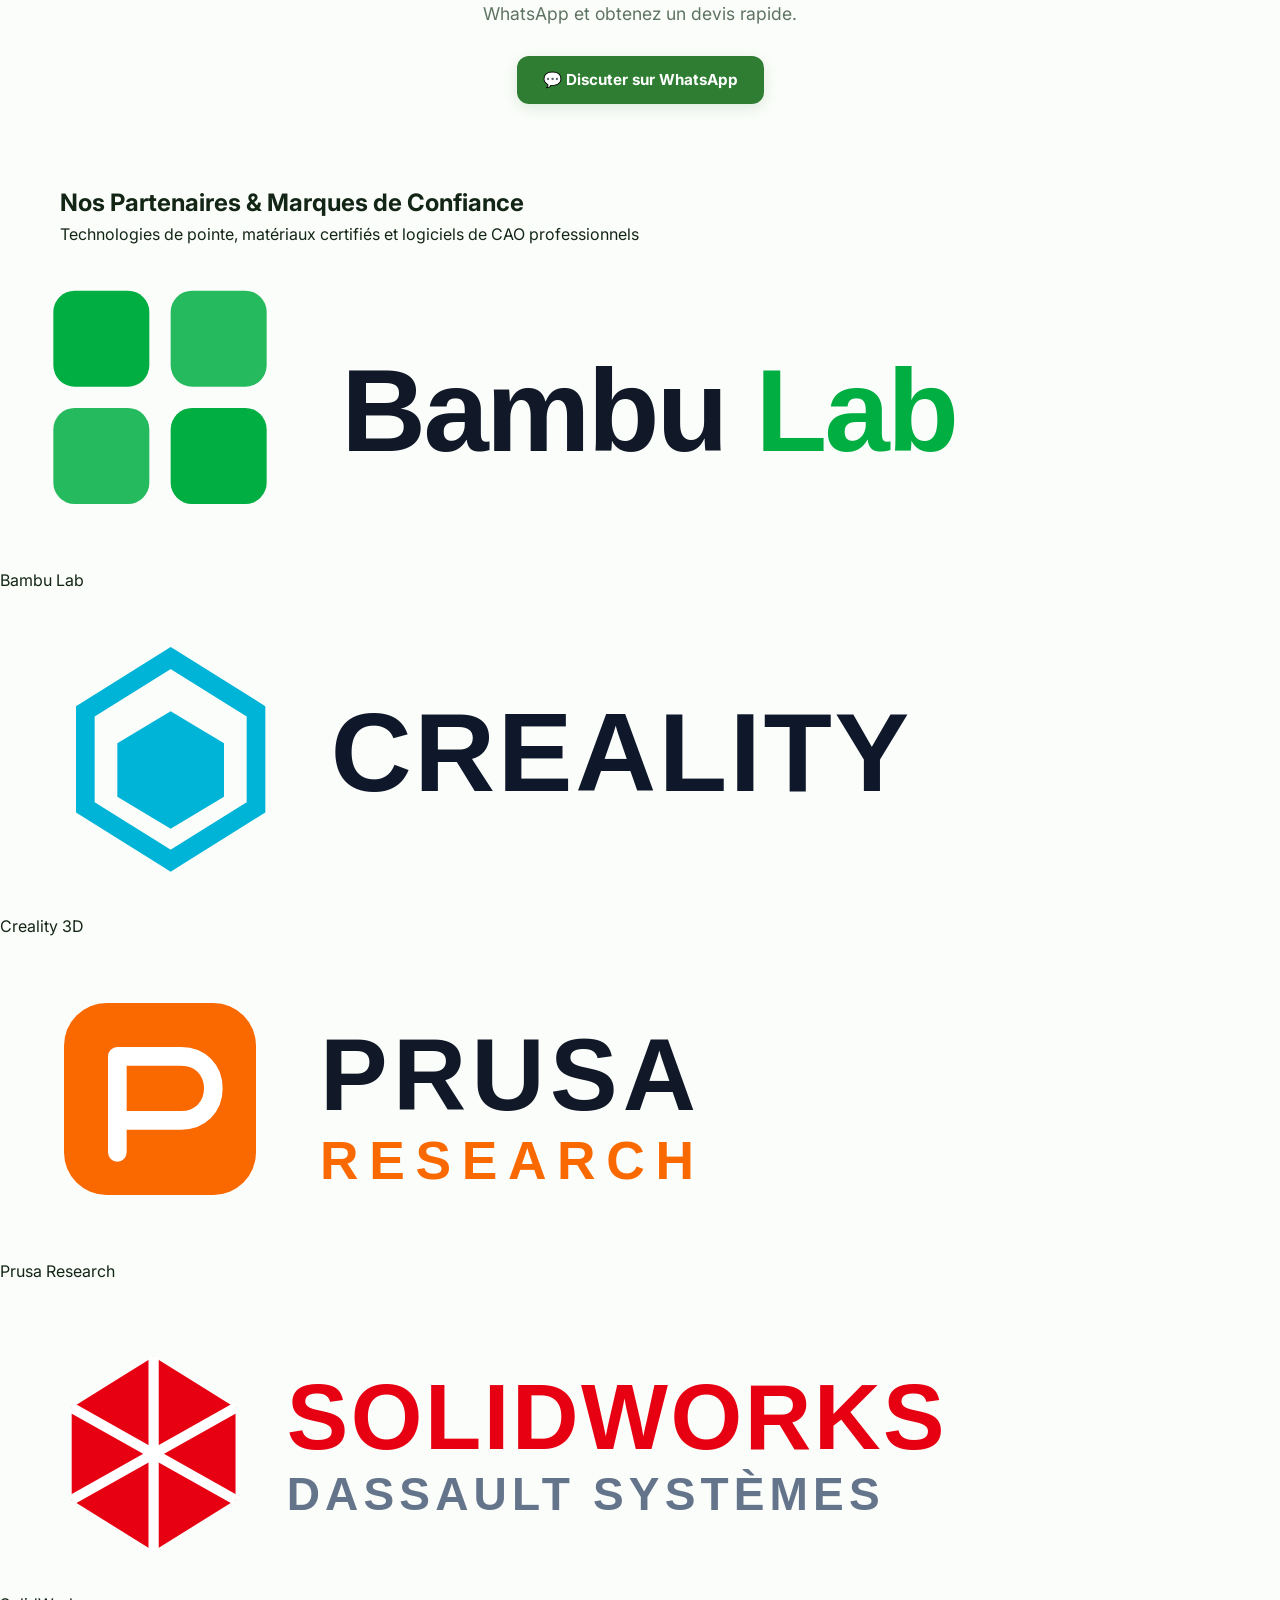
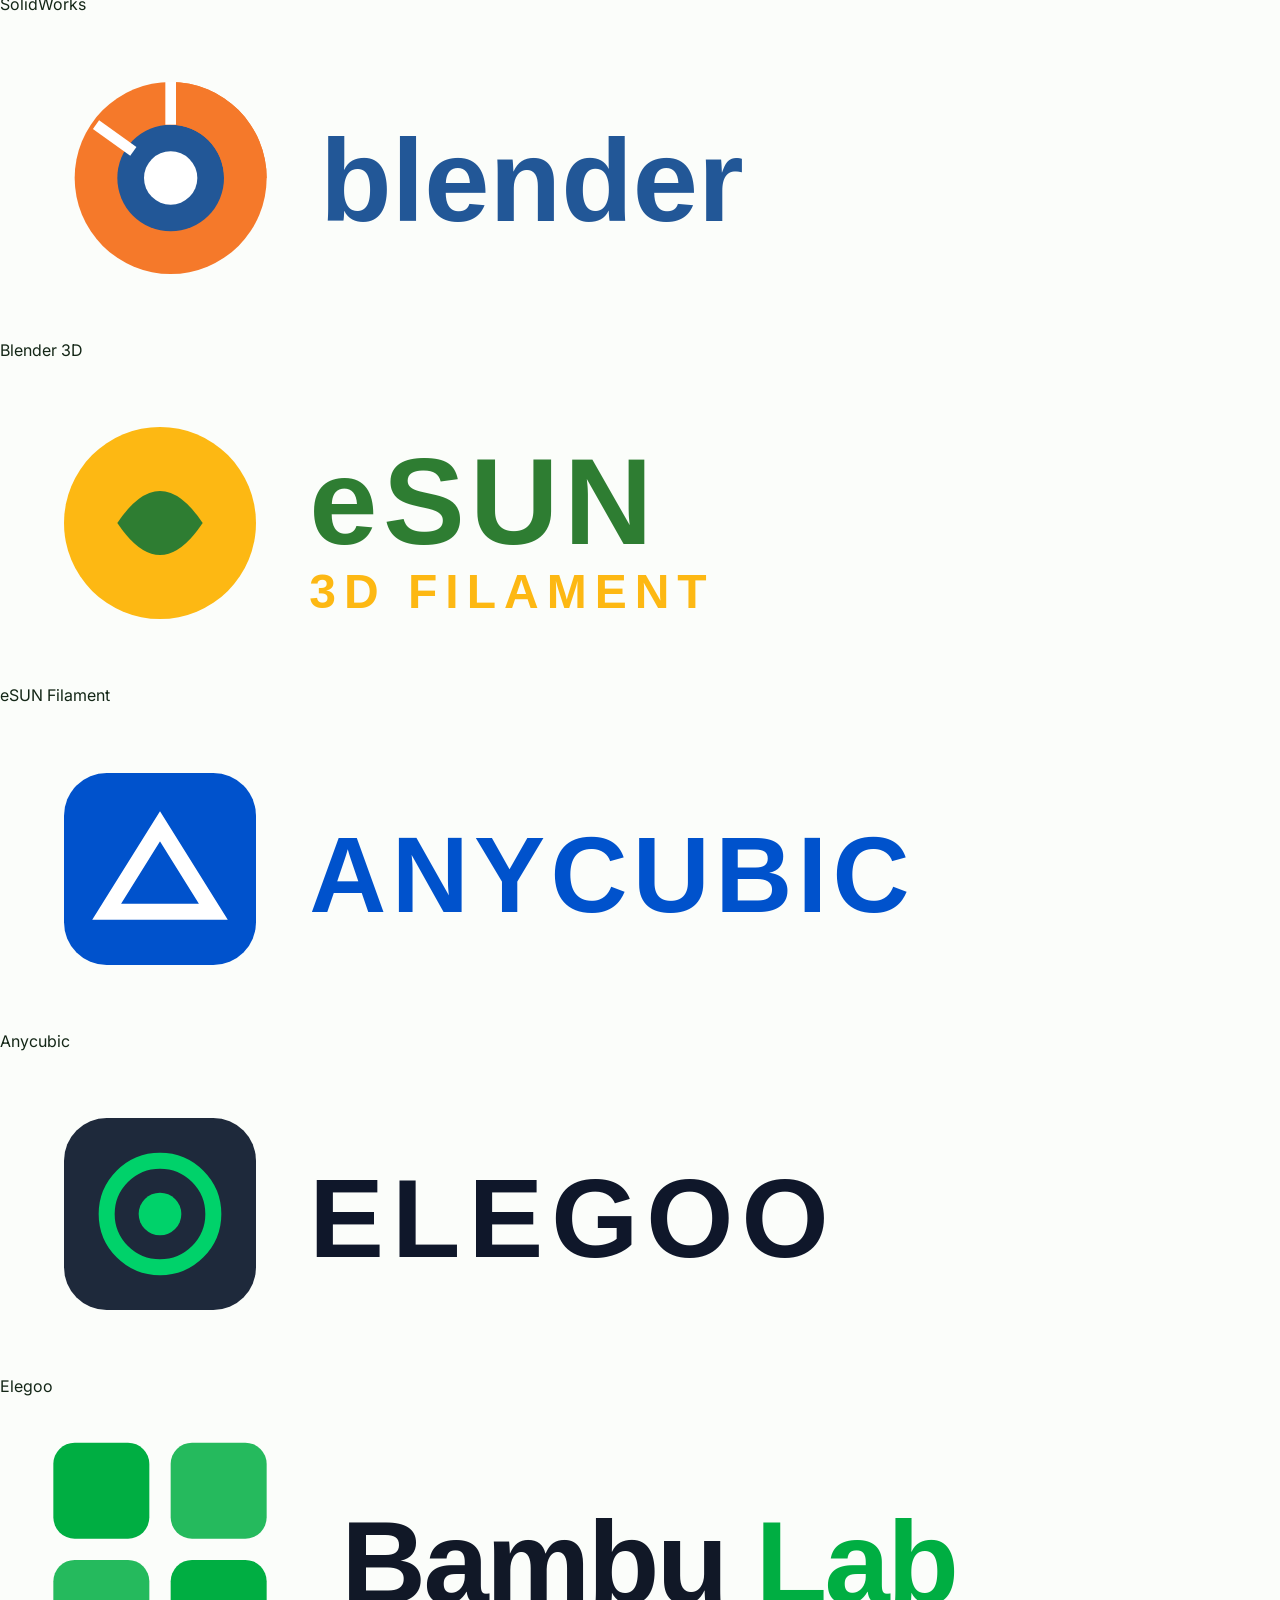
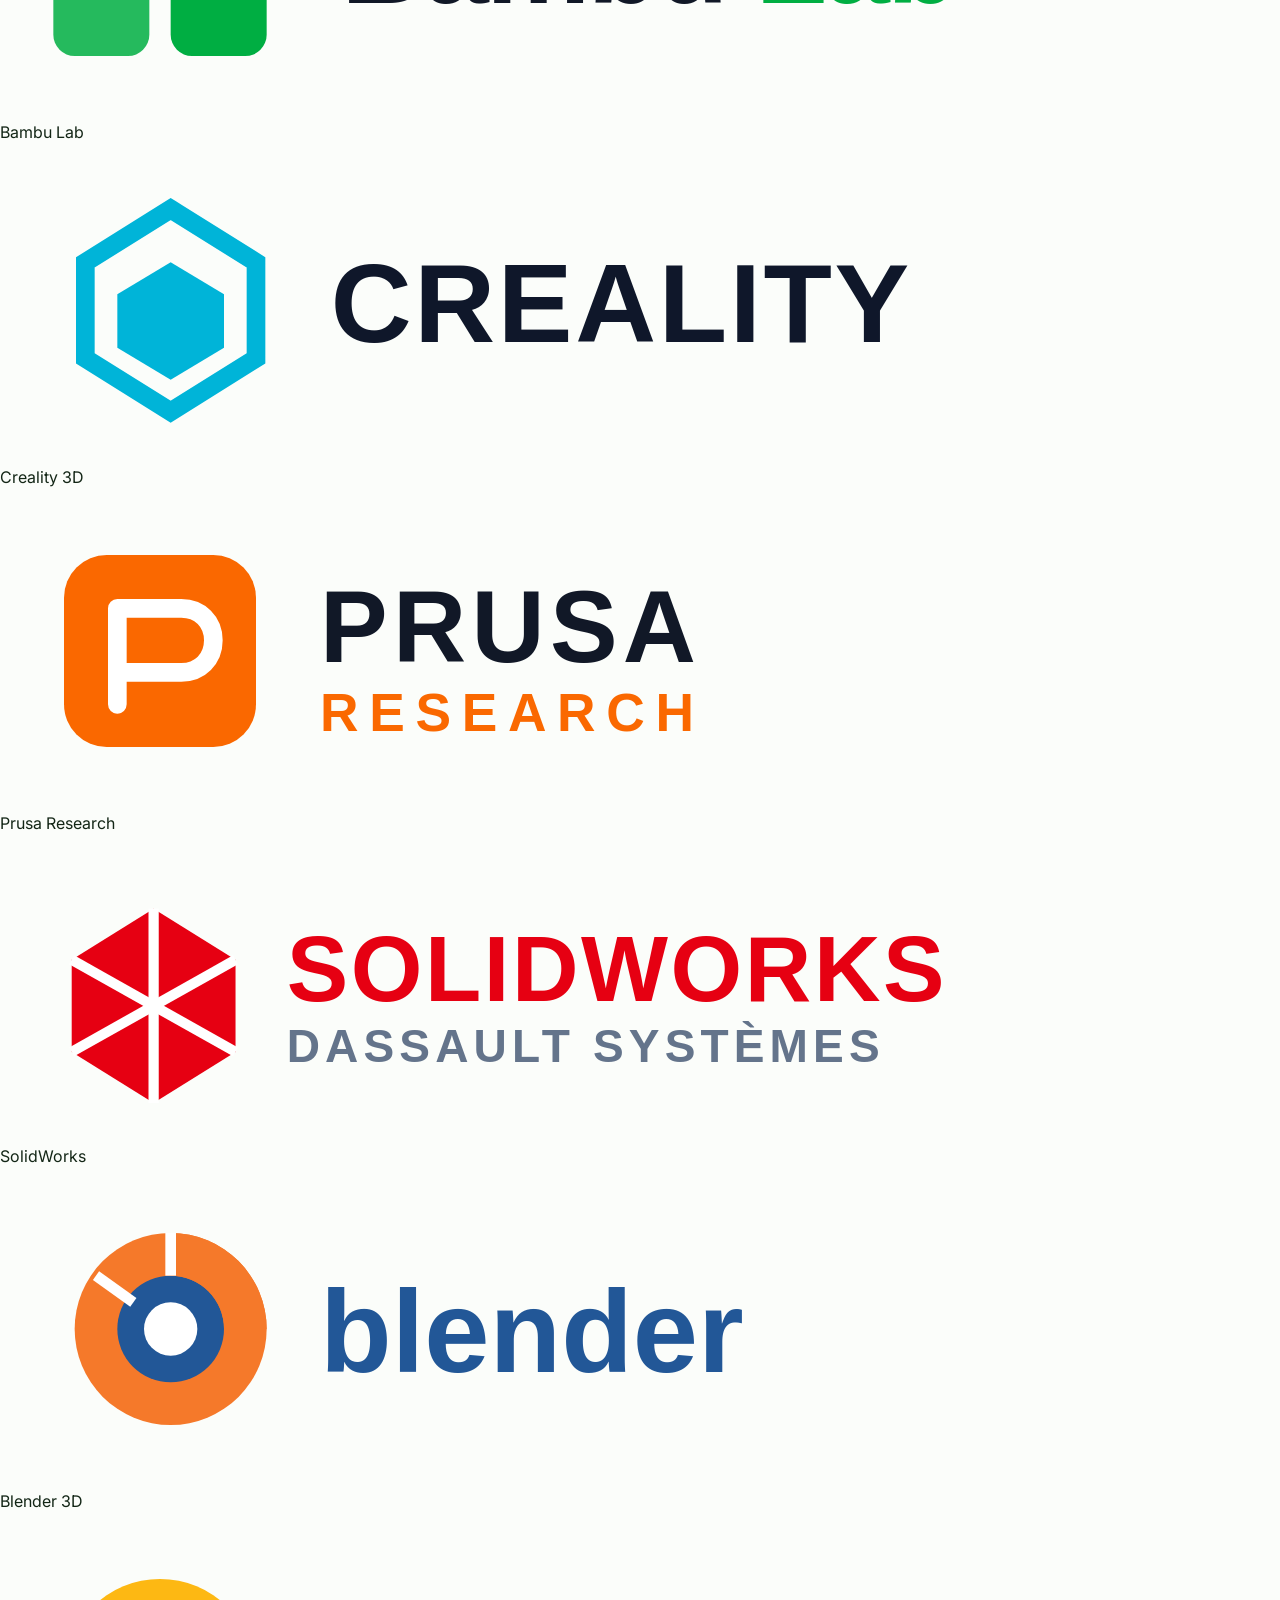
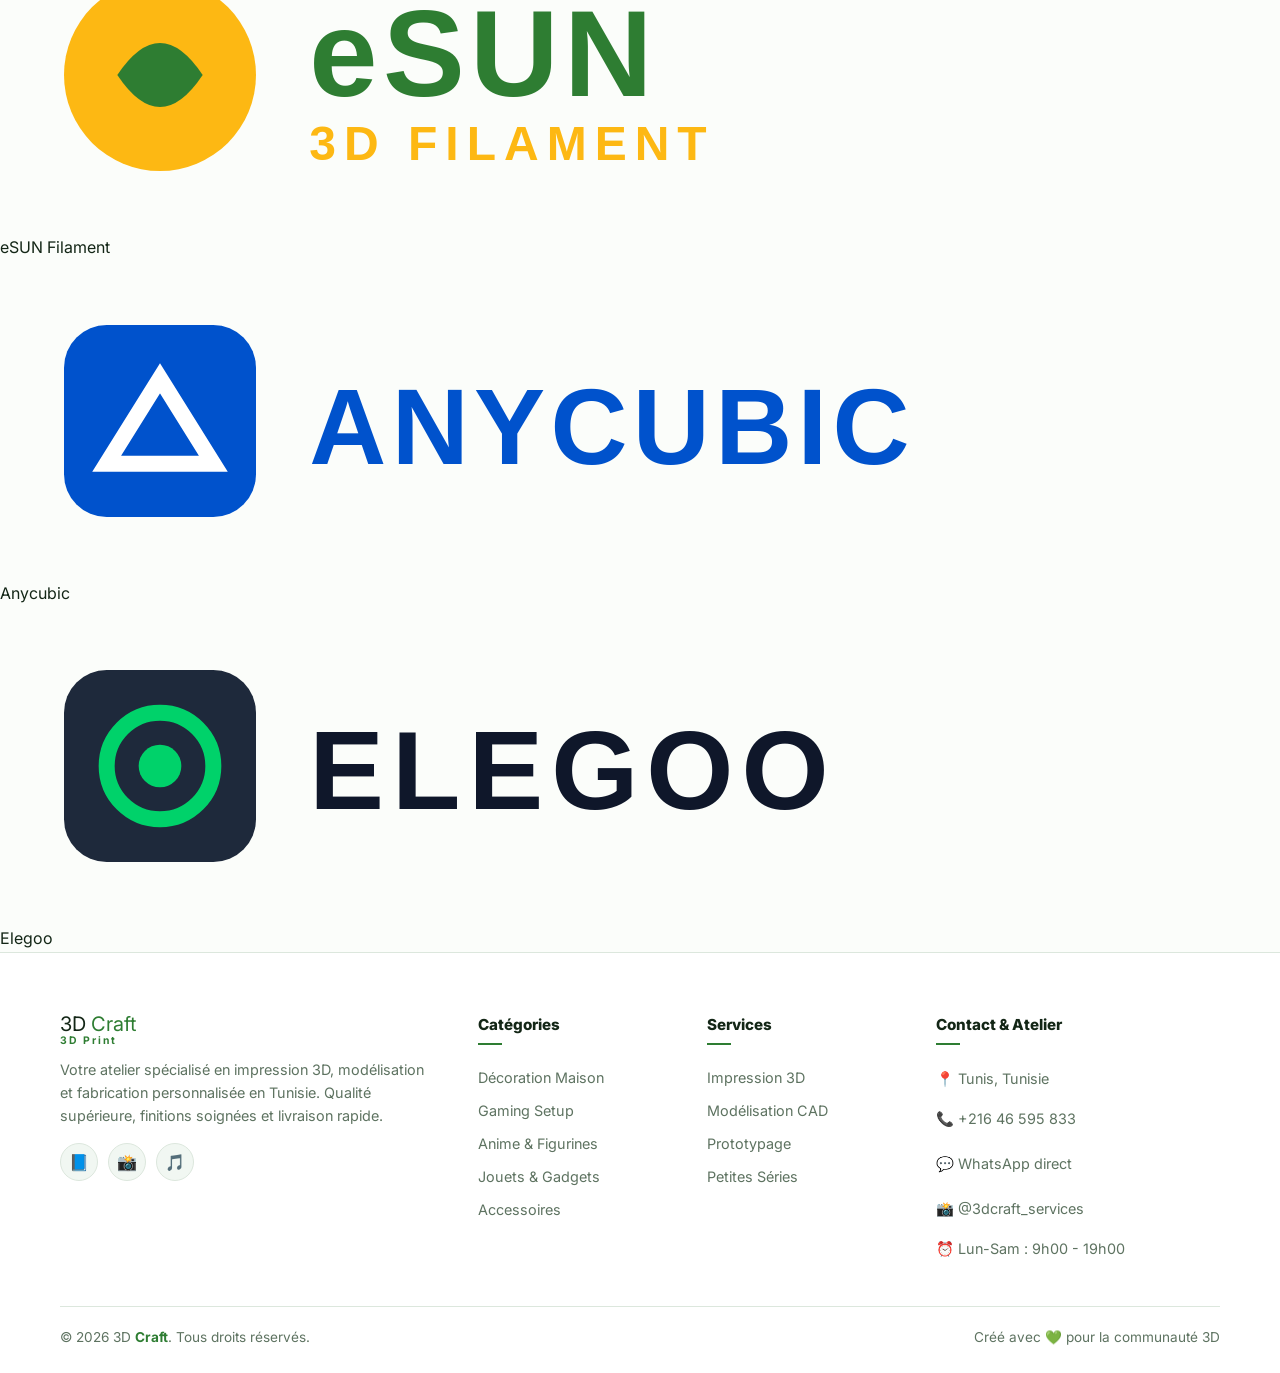
==== commit 83f1a4a9: "Add index.html" ====
--- a/index.html
+++ b/index.html
@@ -373,6 +373,17 @@
     </section>
   </main>
 
+  <!-- PARTNERS MOVING BAR -->
+  <section class="partners-section" id="partners">
+    <div class="container">
+      <div class="partners-header">
+        <h2>Nos <span>Partenaires & Marques</span> de Confiance</h2>
+        <p>Technologies de pointe, matériaux certifiés et logiciels de CAO professionnels</p>
+      </div>
+    </div>
+    <div class="partner-marquee-wrapper" id="partnerMarquee"></div>
+  </section>
+
   <!-- FOOTER -->
   <footer class="footer" id="contact">
     <div class="container">
@@ -505,6 +516,9 @@
       const featGrid = document.getElementById('featuredGrid');
       if (feat.length > 0) {
         featGrid.innerHTML = feat.map((p, i) => cardHTML(p, i)).join('');
+      } else if (all.length > 0) {
+        // Si aucun article n'est marqué en vedette, afficher les articles disponibles
+        featGrid.innerHTML = all.map((p, i) => cardHTML(p, i)).join('');
       } else {
         featGrid.innerHTML = '<div style="grid-column: 1 / -1; text-align: center; padding: 50px 20px; background: #fff; border: 1px dashed var(--border); border-radius: var(--radius-lg);"><div style="font-size: 2.2rem; margin-bottom: 10px;">📦</div><h3 style="font-size: 1.1rem; font-weight: 800; color: var(--text); margin-bottom: 6px;">Aucun produit pour le moment</h3><p style="color: var(--text-muted); font-size: 0.88rem; max-width: 440px; margin: 0 auto 16px;">Ajoutez vos créations depuis l\'espace d\'administration pour les afficher ici.</p><a href="admin.html" class="btn btn-primary btn-sm">➕ Espace Admin</a></div>';
       }
@@ -521,10 +535,44 @@
       if(CATS[h]) showCategory(h);
       else loadHome();
 
-      // Synchronisation en arrière-plan avec data/products.json
-      await Store.loadRemote();
+      // Rendu initial des partenaires défilants
+      if (typeof renderPartnersMarquee === 'function') {
+        renderPartnersMarquee('partnerMarquee');
+      }
+
+      // Synchronisation en arrière-plan avec le Cloud (Firebase Firestore + JSON local)
+      try {
+        await Promise.all([Store.loadRemote(), PartnerStore.loadRemote()]);
+      } catch(e) {
+        console.warn('Initial loadRemote warning:', e);
+      }
+
       if(activeCat) renderCategoryProducts();
       else loadHome();
+
+      if (typeof renderPartnersMarquee === 'function') {
+        renderPartnersMarquee('partnerMarquee');
+      }
+
+      // Écoute en direct ultra-rapide Firebase Firestore
+      if (typeof CloudStore !== 'undefined' && CloudStore.isReady()) {
+        CloudStore.listenProducts(prods => {
+          if (Array.isArray(prods) && prods.length > 0) {
+            Store.save(prods);
+            if (activeCat) renderCategoryProducts();
+            else loadHome();
+          }
+        });
+
+        CloudStore.listenPartners(parts => {
+          if (Array.isArray(parts) && parts.length > 0) {
+            PartnerStore.save(parts);
+            if (typeof renderPartnersMarquee === 'function') {
+              renderPartnersMarquee('partnerMarquee');
+            }
+          }
+        });
+      }
     });
   </script>
 
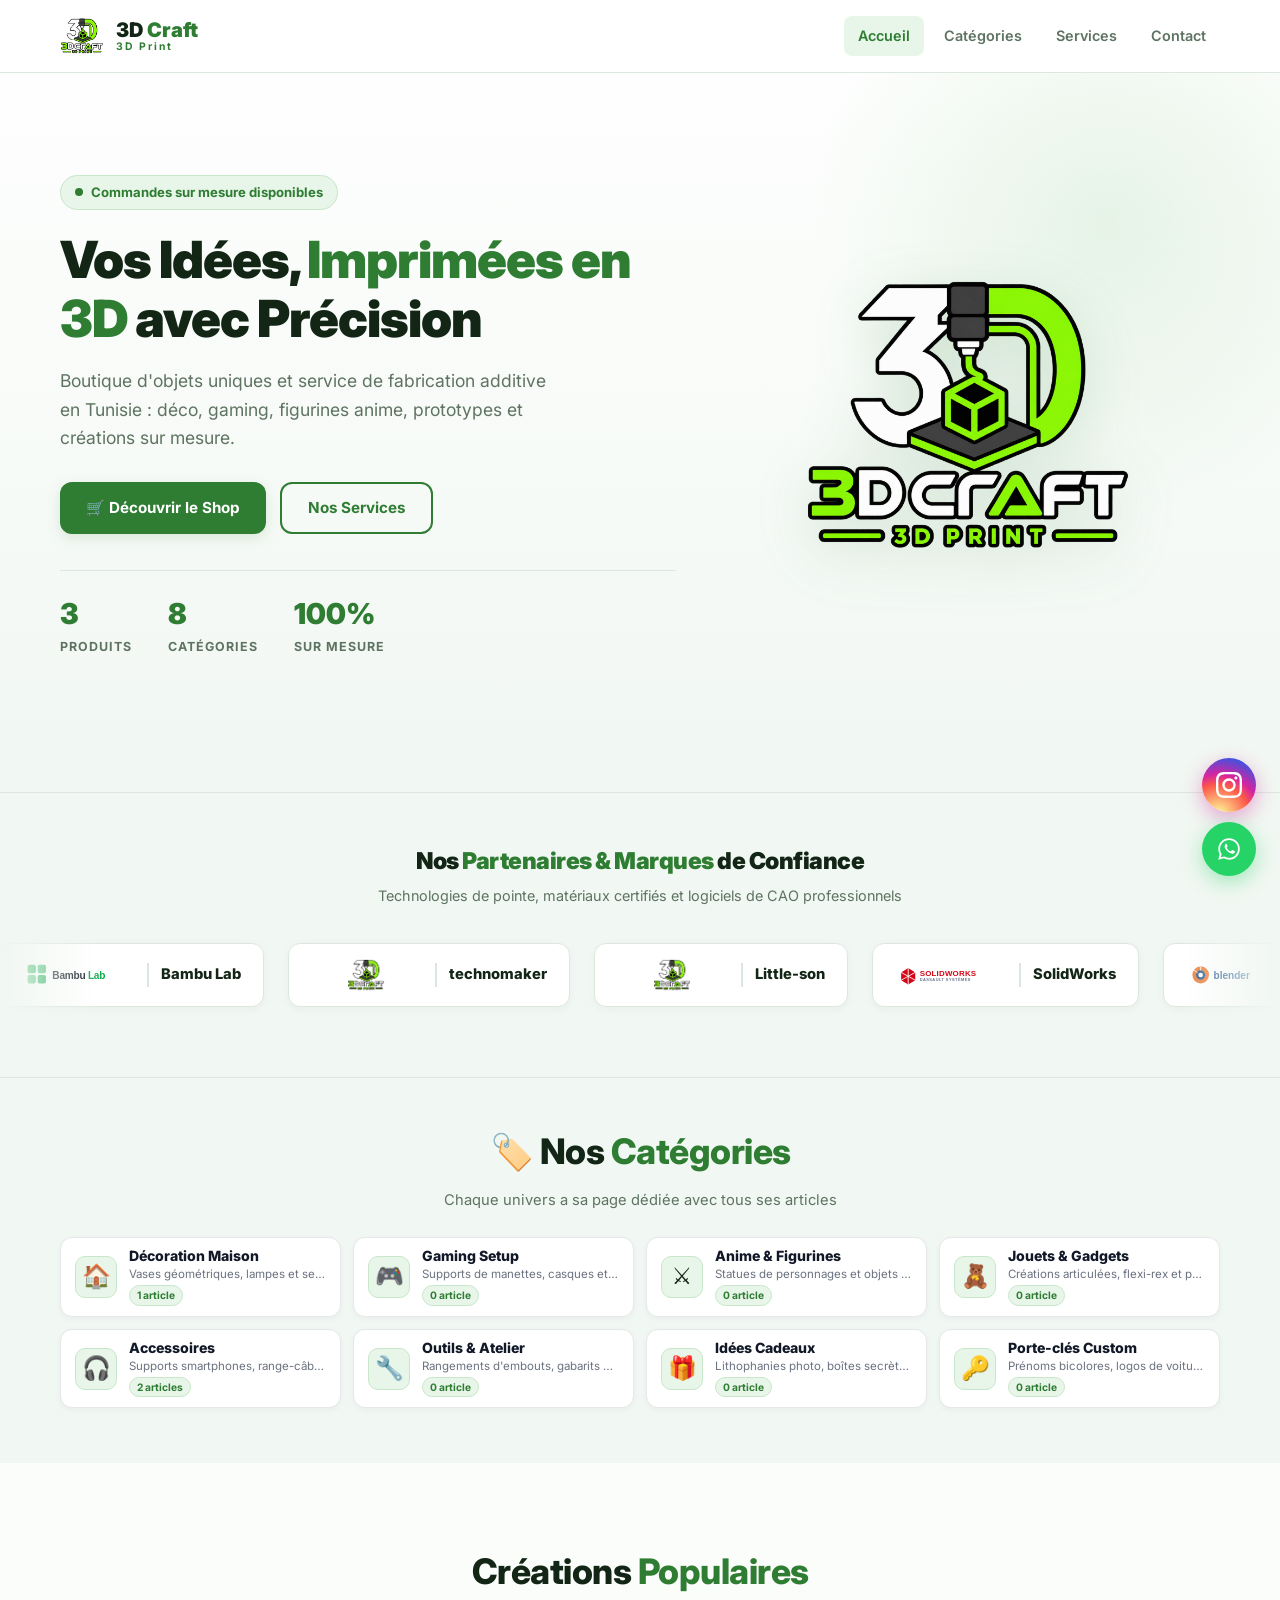
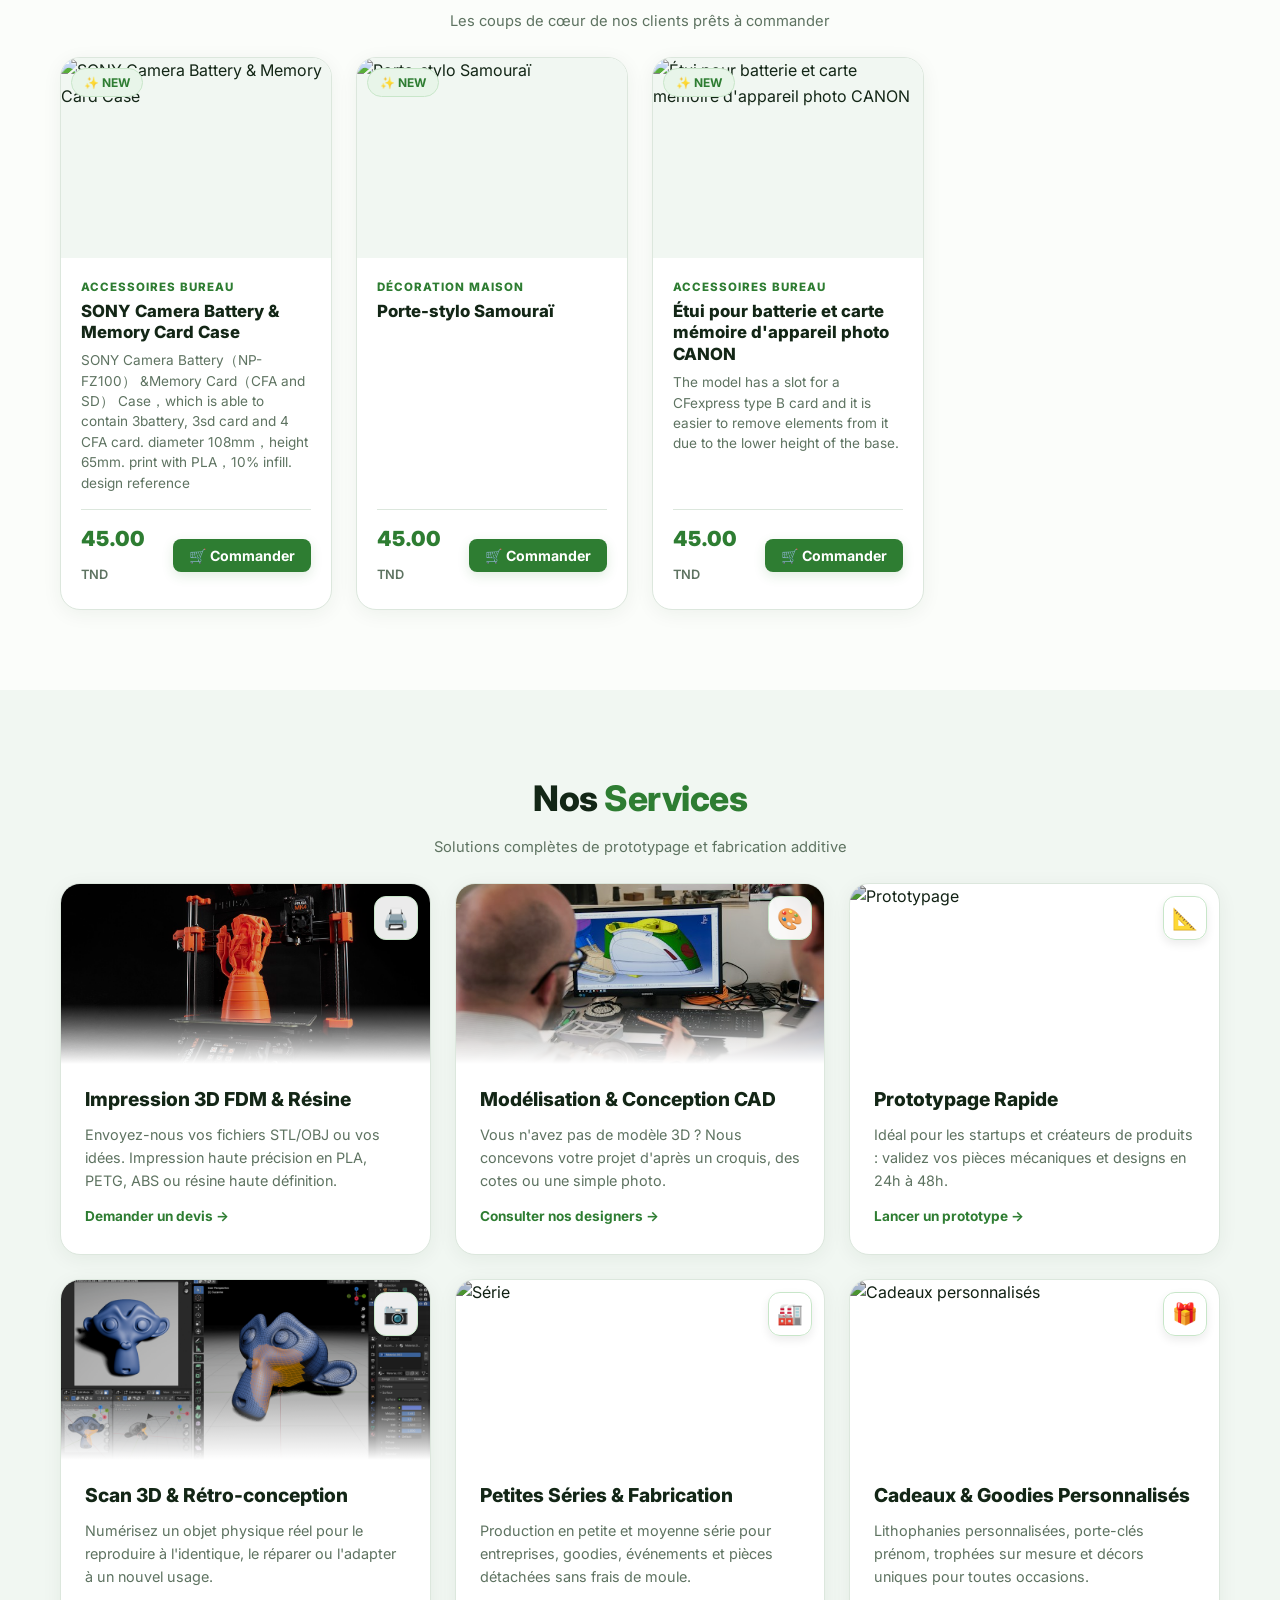
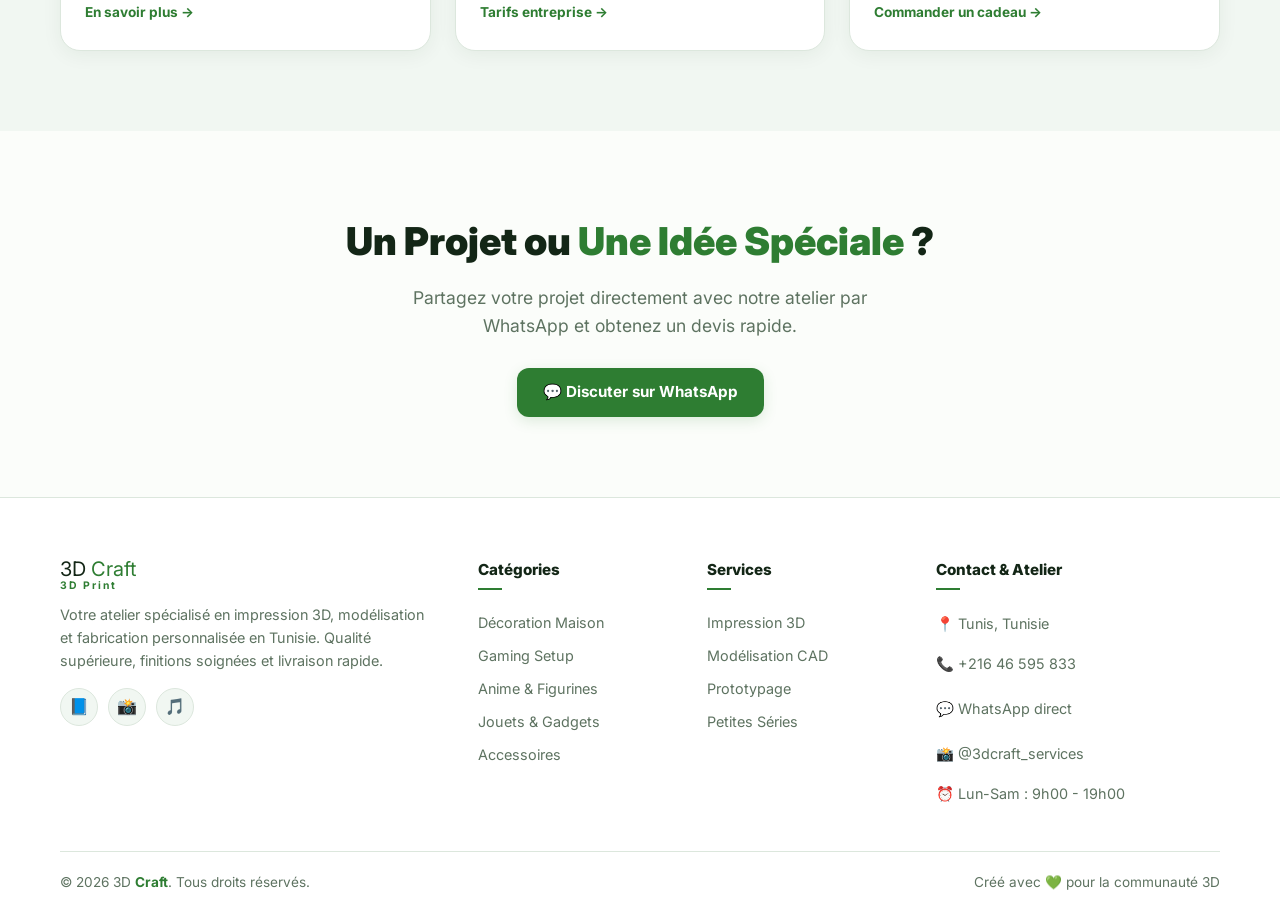
==== commit a716dfb0: "Add index.html" ====
--- a/index.html
+++ b/index.html
@@ -169,6 +169,17 @@
       </div>
     </section>
 
+    <!-- PARTNERS MOVING BAR (TOP) -->
+    <section class="partners-section" id="partners">
+      <div class="container">
+        <div class="partners-header">
+          <h2>Nos <span>Partenaires & Marques</span> de Confiance</h2>
+          <p>Technologies de pointe, matériaux certifiés et logiciels de CAO professionnels</p>
+        </div>
+      </div>
+      <div class="partner-marquee-wrapper" id="partnerMarquee"></div>
+    </section>
+
     <!-- CATEGORIES SECTION -->
     <section class="categories-section" id="categories">
       <div class="container">
@@ -372,17 +383,6 @@
       </div>
     </section>
   </main>
-
-  <!-- PARTNERS MOVING BAR -->
-  <section class="partners-section" id="partners">
-    <div class="container">
-      <div class="partners-header">
-        <h2>Nos <span>Partenaires & Marques</span> de Confiance</h2>
-        <p>Technologies de pointe, matériaux certifiés et logiciels de CAO professionnels</p>
-      </div>
-    </div>
-    <div class="partner-marquee-wrapper" id="partnerMarquee"></div>
-  </section>
 
   <!-- FOOTER -->
   <footer class="footer" id="contact">
--- a/style.css
+++ b/style.css
@@ -98,8 +98,9 @@
 .product-foot{display:flex;align-items:center;justify-content:space-between;padding-top:12px;border-top:1px solid var(--border)}
 .product-price{font-size:1.3rem;font-weight:900;color:var(--primary)}
 .product-price span{font-size:.8rem;font-weight:600;color:var(--text-muted)}
-.product-order-btn{width:40px;height:40px;border-radius:50%;background:var(--primary);color:#fff;display:flex;align-items:center;justify-content:center;font-size:1.2rem;transition:var(--transition);box-shadow:0 4px 10px var(--primary-glow)}
-.product-order-btn:hover{transform:scale(1.1);background:var(--primary-dark)}
+.product-order-btn{display:inline-flex;align-items:center;justify-content:center;gap:6px;padding:8px 16px;background:var(--primary);color:#fff;border:none;border-radius:8px;font-family:inherit;font-size:.88rem;font-weight:700;cursor:pointer;white-space:nowrap;box-shadow:0 4px 12px var(--primary-glow);transition:var(--transition)}
+.product-order-btn:hover{background:var(--primary-dark);transform:translateY(-2px);box-shadow:0 6px 16px var(--primary-glow)}
+.product-order-btn:active{transform:translateY(0)}
 
 /* Services with Background Image */
 .services-section{padding:80px 0;background:var(--bg-section)}
@@ -558,3 +559,116 @@
   .form-row { flex-direction: column; gap: 0; }
   .order-grid-details { grid-template-columns: 1fr; }
 }
+
+/* ========================================== */
+/* PARTNERS MOVING BAR (MARQUEE)              */
+/* ========================================== */
+.partners-section {
+  padding: 50px 0 60px;
+  background: var(--bg-section);
+  border-top: 1px solid var(--border);
+  border-bottom: 1px solid var(--border);
+  overflow: hidden;
+  position: relative;
+}
+
+.partners-header {
+  text-align: center;
+  margin-bottom: 26px;
+}
+
+.partners-header h2 {
+  font-size: 1.45rem;
+  font-weight: 900;
+  color: var(--text);
+  letter-spacing: -0.5px;
+}
+
+.partners-header h2 span {
+  color: var(--primary);
+}
+
+.partners-header p {
+  color: var(--text-muted);
+  font-size: 0.9rem;
+  margin-top: 4px;
+}
+
+.partner-marquee-wrapper {
+  width: 100%;
+  overflow: hidden;
+  position: relative;
+  mask-image: linear-gradient(to right, transparent 0%, black 8%, black 92%, transparent 100%);
+  -webkit-mask-image: linear-gradient(to right, transparent 0%, black 8%, black 92%, transparent 100%);
+  padding: 10px 0;
+}
+
+.partner-marquee-track {
+  display: flex;
+  gap: 24px;
+  width: max-content;
+  animation: marqueeScroll 32s linear infinite;
+}
+
+.partner-marquee-wrapper:hover .partner-marquee-track {
+  animation-play-state: paused;
+}
+
+@keyframes marqueeScroll {
+  0% {
+    transform: translateX(0);
+  }
+  100% {
+    transform: translateX(-50%);
+  }
+}
+
+.partner-card {
+  display: flex;
+  align-items: center;
+  gap: 14px;
+  background: #ffffff;
+  padding: 12px 22px;
+  border-radius: var(--radius);
+  border: 1px solid var(--border);
+  box-shadow: 0 2px 8px rgba(0, 0, 0, 0.04);
+  text-decoration: none;
+  color: var(--text);
+  white-space: nowrap;
+  transition: all 0.25s ease;
+  flex-shrink: 0;
+}
+
+.partner-card:hover {
+  transform: translateY(-3px) scale(1.02);
+  border-color: var(--primary);
+  box-shadow: 0 8px 24px rgba(46, 125, 50, 0.12);
+}
+
+.partner-logo-wrap {
+  width: 110px;
+  height: 38px;
+  display: flex;
+  align-items: center;
+  justify-content: center;
+}
+
+.partner-logo-wrap img {
+  max-width: 100%;
+  max-height: 100%;
+  object-fit: contain;
+  filter: grayscale(10%);
+  transition: filter 0.3s ease;
+}
+
+.partner-card:hover .partner-logo-wrap img {
+  filter: grayscale(0%);
+}
+
+.partner-name {
+  font-size: 0.92rem;
+  font-weight: 800;
+  color: var(--text);
+  border-left: 2px solid var(--border);
+  padding-left: 12px;
+}
